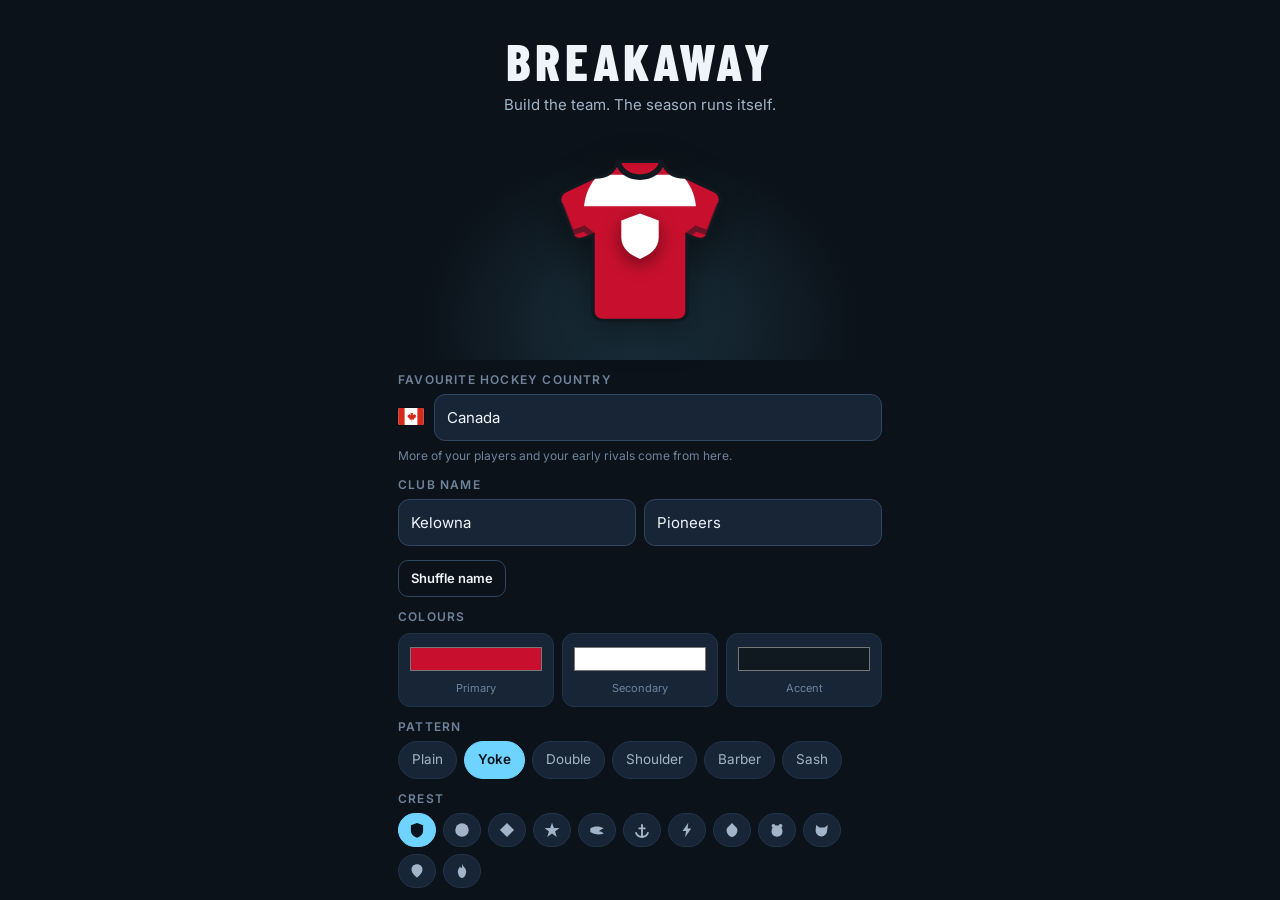
==== breakaway/index.html @ 98c1f8c8 "Breakaway: hockey management clicker and installable web app Game source in breakaway/, GitHub Pages" ====
<!DOCTYPE html>
<html lang="en">
<head>
<meta charset="utf-8">
<meta name="viewport" content="width=device-width,initial-scale=1,viewport-fit=cover,maximum-scale=1,user-scalable=no">
<meta name="theme-color" content="#0b1219">
<meta name="apple-mobile-web-app-capable" content="yes">
<meta name="apple-mobile-web-app-status-bar-style" content="black-translucent">
<meta name="mobile-web-app-capable" content="yes">
<title>Breakaway</title>
<link rel="manifest" href="manifest.webmanifest">
<link rel="preconnect" href="https://fonts.googleapis.com">
<link rel="preconnect" href="https://fonts.gstatic.com" crossorigin>
<link rel="stylesheet" href="https://fonts.googleapis.com/css2?family=Barlow+Condensed:wght@500;600;700;800&family=Inter:wght@400;500;600;700&display=swap">
<link rel="stylesheet" href="css/app.css">
</head>
<body>

<!-- ONBOARDING -->
<section id="onboard" class="screen">
  <div class="ob-wrap">
    <h1 class="ob-title">BREAKAWAY</h1>
    <p class="ob-sub">Build the team. The season runs itself.</p>

    <div class="jersey-stage"><div id="jerseyPrev"></div></div>

    <label class="fld"><span>Favourite hockey country</span>
      <div class="favrow"><span id="obFlag"></span><select id="obFav" class="txt"></select></div>
      <em class="fld-note">More of your players and your early rivals come from here.</em>
    </label>

    <label class="fld"><span>Club name</span>
      <div class="row2">
        <input id="obCity" maxlength="14" placeholder="City">
        <input id="obName" maxlength="14" placeholder="Nickname">
      </div>
    </label>
    <button class="btn ghost sm" id="obShuffle">Shuffle name</button>

    <label class="fld"><span>Colours</span>
      <div class="swatches">
        <label class="sw"><input type="color" id="c1" value="#c8102e"><em>Primary</em></label>
        <label class="sw"><input type="color" id="c2" value="#ffffff"><em>Secondary</em></label>
        <label class="sw"><input type="color" id="c3" value="#101820"><em>Accent</em></label>
      </div>
    </label>

    <label class="fld"><span>Pattern</span><div id="obPatterns" class="chips"></div></label>
    <label class="fld"><span>Crest</span><div id="obCrests" class="chips"></div></label>

    <button class="btn primary big" id="obStart">Drop the puck</button>
    <p class="ob-foot">20 players. Every attribute starts near 10. The ceiling is 99.</p>
  </div>
</section>

<!-- APP -->
<section id="app" class="screen hidden">
  <header id="hdr">
    <div class="hdr-l">
      <div id="hdrCrest" class="crest-mini"></div>
      <div>
        <div id="hdrTeam" class="hdr-team"></div>
        <div id="hdrDiv" class="hdr-div"></div>
      </div>
    </div>
    <div class="hdr-r">
      <div class="cur" title="Pucks"><b id="curPucks">0</b><i id="curRate">pucks</i></div>
      <button id="btnTune" class="icon" aria-label="Settings"></button>
    </div>
  </header>
  <div id="boosts" class="hidden"></div>

  <main id="view"></main>

  <nav id="nav">
    <button data-tab="team" class="on"><i></i><span>Team</span></button>
    <button data-tab="train"><i></i><span>Train</span></button>
    <button data-tab="season"><i></i><span>Season</span></button>
    <button data-tab="office"><i></i><span>Office</span></button>
    <button data-tab="store"><i></i><span>Store</span></button>
    <button data-tab="trophies"><i></i><span>Trophies</span></button>
  </nav>
</section>

<div id="toasts"></div>
<div id="modal" class="hidden"><div class="sheet" id="sheet"></div></div>

<script src="js/data.js"></script>
<script src="js/art.js"></script>
<script src="js/model.js"></script>
<script src="js/sim.js"></script>
<script src="js/live.js"></script>
<script src="js/state.js"></script>
<script src="js/practice.js"></script>
<script src="js/ui.js"></script>
<script src="js/main.js"></script>
</body>
</html>
---- breakaway/css/app.css ----
/* Layout: an arena at night. Dark navy shell, the white ice rink is the one bright surface,
   the player's own team colour (--tc) carries identity; condensed scoreboard type for names and numbers. */
:root{
  --bg:#0b1219; --bg2:#111b27; --bg3:#182537; --bg4:#203047;
  --line:#22344a; --line2:#2f4560;
  --ink:#eef4fa; --dim:#a3b4c8; --dim2:#6f839b;
  --ice:#6fd3ff; --ice-ink:#04131d;
  --good:#43d68f; --bad:#ff5d63; --warn:#ffc54d; --gold:#e8b43a;
  --tc:#c8102e;
  --fd:'Barlow Condensed','Arial Narrow','Roboto Condensed',sans-serif;
  --fb:'Inter',-apple-system,BlinkMacSystemFont,'Segoe UI',Roboto,sans-serif;
  --r:16px; --nav:66px;
  color-scheme:dark;
}
*{box-sizing:border-box;-webkit-tap-highlight-color:transparent}
html,body{margin:0;padding:0;height:100%;overscroll-behavior:none}
html{box-sizing:border-box}
body{overflow:hidden}
body{background:var(--bg);color:var(--ink);font:15px/1.45 var(--fb);-webkit-font-smoothing:antialiased}
button,input,select{font:inherit;color:inherit}
button{background:none;border:0;cursor:pointer;padding:0}
button:focus-visible,input:focus-visible{outline:2px solid var(--ice);outline-offset:2px}
.hidden{display:none !important}
.screen{min-height:100%}
h1,h2,h3,h4{margin:0}
.ic{display:inline-block;vertical-align:-.18em;flex:none}
.flag{font-size:1em;line-height:1}
.num{font-variant-numeric:tabular-nums}
.dimc{color:var(--dim2)}
@media (prefers-reduced-motion:reduce){*{animation-duration:.01ms !important;transition-duration:.01ms !important}}

/* ---------------------------------------------------------- buttons */
.btn{display:flex;align-items:center;justify-content:center;gap:7px;width:100%;padding:13px 14px;border-radius:12px;
  background:var(--bg3);border:1px solid var(--line2);font-weight:600;font-size:14.5px;text-align:center;transition:transform .08s,background .15s}
.btn:active:not(:disabled){transform:scale(.98)}
.btn.primary{background:var(--ice);border-color:var(--ice);color:var(--ice-ink)}
.btn.big{padding:15px;font:700 19px/1 var(--fd);letter-spacing:.04em;text-transform:uppercase}
.btn.sm{width:auto;padding:8px 12px;font-size:13px;border-radius:10px}
.btn.ghost{background:transparent}
.btn.danger-ghost{background:transparent;border-color:rgba(255,93,99,.4);color:var(--bad);margin-top:14px}
.btn.danger{background:var(--bad);border-color:var(--bad);color:#fff}
.btn:disabled{opacity:.4;cursor:default}
.xbtn{width:34px;height:34px;border-radius:10px;background:var(--bg3);border:1px solid var(--line);display:grid;place-items:center;color:var(--dim);flex:none}
.buy{display:inline-flex;align-items:center;justify-content:center;gap:4px;padding:7px 10px;border-radius:9px;background:var(--bg4);
  border:1px solid var(--line2);font:600 12.5px/1 var(--fb);white-space:nowrap;min-width:64px;font-variant-numeric:tabular-nums}
.buy .ic{color:var(--dim)}
.buy.primary{background:var(--ice);border-color:var(--ice);color:var(--ice-ink)}
.buy.wide{width:100%}
.buy:disabled{opacity:.35}
.pk{display:inline-flex;align-items:center;gap:4px;font-variant-numeric:tabular-nums}
.pk .ic{color:var(--dim)}

/* ---------------------------------------------------------- onboarding */
#onboard{padding:24px 18px 40px;max-width:520px;margin:0 auto}
.ob-title{font:800 52px/1 var(--fd);letter-spacing:.08em;text-align:center;margin-top:10px;text-transform:uppercase}
.ob-sub{text-align:center;color:var(--dim);margin:8px 0 14px}
.ob-foot{text-align:center;color:var(--dim2);font-size:12.5px;margin-top:14px}
.jersey-stage{display:flex;justify-content:center;margin:4px 0 14px;padding:18px 0;border-radius:20px;
  background:radial-gradient(ellipse at 50% 85%,rgba(111,211,255,.16),transparent 65%)}
.jersey-stage svg{filter:drop-shadow(0 12px 18px rgba(0,0,0,.45))}
.fld{display:block;margin:14px 0}
.fld>span,.fld-l{display:block;font:600 12px/1 var(--fb);letter-spacing:.1em;text-transform:uppercase;color:var(--dim2);margin:14px 0 8px}
.fld>span{margin-top:0}
.row2{display:flex;gap:8px}
#obCity,#obName,#kCity,#kName,.txt{flex:1;min-width:0;width:100%;background:var(--bg3);border:1px solid var(--line2);border-radius:11px;padding:12px}
.swatches{display:flex;gap:8px;margin-top:10px}
.sw{flex:1;display:flex;flex-direction:column;align-items:center;gap:6px;background:var(--bg3);border:1px solid var(--line);border-radius:12px;padding:9px}
.sw input{width:100%;height:32px;border:0;background:none;padding:0}
.sw em{font-style:normal;font-size:11px;color:var(--dim2)}
.chips{display:flex;flex-wrap:wrap;gap:7px}
.chip{padding:8px 13px;border-radius:999px;background:var(--bg3);border:1px solid var(--line);font-size:13.5px;color:var(--dim);display:inline-flex;align-items:center}
.chip.on{background:var(--ice);border-color:var(--ice);color:var(--ice-ink);font-weight:600}
.chip.crest{padding:8px 10px}

/* ---------------------------------------------------------- shell */
#app{display:flex;flex-direction:column;height:100%}
#hdr{display:flex;align-items:center;justify-content:space-between;gap:10px;padding:10px 14px 10px;
  background:linear-gradient(180deg,var(--bg2),rgba(17,27,39,.96));border-bottom:1px solid var(--line);position:sticky;top:0;z-index:20}
.hdr-l{display:flex;align-items:center;gap:10px;min-width:0}
.crest-mini{width:36px;height:36px;flex:none;display:grid;place-items:center}
.crest-mini span{display:grid;place-items:center;width:100%;height:100%}
.hdr-team{font:700 18px/1.05 var(--fd);letter-spacing:.02em;text-transform:uppercase;white-space:nowrap;overflow:hidden;text-overflow:ellipsis;max-width:46vw}
.hdr-div{font-size:11.5px;color:var(--dim2)}
.hdr-r{display:flex;align-items:center;gap:8px}
.cur{display:flex;flex-direction:column;align-items:flex-end;line-height:1.05;padding:5px 10px;border-radius:10px;background:var(--bg3);border:1px solid var(--line)}
.cur b{display:flex;align-items:center;gap:5px;font:700 19px/1 var(--fd);font-variant-numeric:tabular-nums}
.cur b .ic{color:var(--dim)}
.cur i{font-style:normal;font-size:9.5px;color:var(--dim2);letter-spacing:.1em;text-transform:uppercase}
.icon{width:38px;height:38px;border-radius:10px;background:var(--bg3);border:1px solid var(--line);display:grid;place-items:center;color:var(--dim)}

#view{flex:1;overflow-y:auto;-webkit-overflow-scrolling:touch;padding:14px 14px calc(var(--nav) + 28px)}
#nav{position:fixed;left:0;right:0;bottom:0;height:calc(var(--nav) + env(safe-area-inset-bottom));padding:0 8px env(safe-area-inset-bottom);
  display:grid;grid-template-columns:repeat(4,1fr);background:rgba(13,21,31,.97);border-top:1px solid var(--line);z-index:30;backdrop-filter:blur(8px)}
#nav button{position:relative;display:flex;flex-direction:column;align-items:center;justify-content:center;gap:3px;color:var(--dim2);font:600 11px/1 var(--fb);letter-spacing:.02em}
#nav button i{font-style:normal;display:grid;place-items:center;width:46px;height:28px;border-radius:999px;transition:background .15s}
#nav button.on{color:var(--ink)}
#nav button.on i{background:rgba(111,211,255,.16);color:var(--ice)}

/* ---------------------------------------------------------- generic */
.sec-h{display:flex;align-items:baseline;justify-content:space-between;gap:10px;margin:22px 2px 9px}
.sec-h h2{display:flex;align-items:center;gap:7px;font:700 15px/1 var(--fd);letter-spacing:.12em;text-transform:uppercase;color:var(--dim)}
.sec-h h2 .ic{color:var(--dim2)}
.sec-h.in{margin:20px 0 8px}
.sec-note{font-size:11.5px;color:var(--dim2);display:inline-flex;align-items:center;gap:4px}
.eyebrow{font:600 11px/1 var(--fb);letter-spacing:.14em;text-transform:uppercase;color:var(--dim2)}
.eyebrow.bad{color:var(--bad)}
.sub{color:var(--dim);font-size:13.5px}
.note{color:var(--dim2);font-size:12px;margin-top:6px}
.muted,.muted-c{color:var(--dim2)}
.muted-c{font-size:12px;text-align:center;margin-top:9px}
.pill{display:inline-flex;align-items:center;gap:4px;padding:3px 9px;border-radius:999px;font:600 11.5px/1.3 var(--fb);background:var(--bg4);color:var(--dim)}
.pill.good{background:rgba(67,214,143,.15);color:var(--good)}
.pill.bad{background:rgba(255,93,99,.14);color:var(--bad)}
.pill.gold{background:rgba(232,180,58,.18);color:var(--gold)}
.panel{background:var(--bg2);border:1px solid var(--line);border-radius:var(--r);padding:14px}
.panel.flush{padding:4px 0}
.kvs{margin-top:14px;padding:4px 14px}
.kv{display:flex;justify-content:space-between;align-items:center;gap:10px;padding:10px 0;font-size:13.5px;border-top:1px solid var(--line)}
.kv:first-child{border-top:0}
.kv span{color:var(--dim)}
.grid2{display:grid;grid-template-columns:1fr 1fr;gap:8px;margin-top:14px}
.grid2.foot{margin-top:20px}
.trio{display:grid;grid-template-columns:repeat(3,1fr);gap:8px;margin-top:14px}
.trio div{background:var(--bg3);border-radius:12px;padding:10px;text-align:center}
.trio b{display:block;font:700 26px/1 var(--fd);font-variant-numeric:tabular-nums}
.trio i{font-style:normal;font-size:10.5px;color:var(--dim2);text-transform:uppercase;letter-spacing:.08em}
.empty{display:flex;align-items:center;gap:12px;padding:12px;border-radius:12px;border:1px dashed var(--line2);color:var(--dim2);font-size:13px}
.empty .ic,.empty .gi{flex:none;color:var(--dim2)}
.scroll-x{overflow-x:auto}
table{width:100%;border-collapse:collapse;font-variant-numeric:tabular-nums}
th{font:600 10.5px/1 var(--fb);text-transform:uppercase;letter-spacing:.07em;color:var(--dim2);text-align:right;padding:9px 6px}
th:first-child,td:first-child{text-align:left}
td{padding:8px 6px;font-size:13.5px;text-align:right;border-top:1px solid var(--line)}

/* ---------------------------------------------------------- team: hint + club */
.hint{background:linear-gradient(160deg,rgba(111,211,255,.14),rgba(111,211,255,.03));border:1px solid rgba(111,211,255,.3);border-radius:var(--r);padding:12px 14px 14px;margin-bottom:14px}
.hint-h{display:flex;justify-content:space-between;align-items:center;margin-bottom:8px}
.hint-h b{font:700 17px/1 var(--fd);letter-spacing:.04em;text-transform:uppercase}
.hint-steps{display:grid;grid-template-columns:1fr 1fr;gap:8px}
.hint-steps div{display:flex;flex-direction:column;gap:6px;padding:10px;border-radius:12px;background:rgba(11,18,25,.5);font-size:12.5px;color:var(--dim)}
.hint-steps .ic{color:var(--ice)}

.club{position:relative;display:flex;align-items:center;gap:14px;padding:16px;border-radius:20px;overflow:hidden;
  background:linear-gradient(120deg,color-mix(in srgb,var(--tc) 38%,var(--bg2)) 0%,var(--bg2) 62%);border:1px solid var(--line)}
.club::after{content:"";position:absolute;right:-40px;bottom:-60px;width:200px;height:200px;border-radius:50%;border:18px solid rgba(255,255,255,.035)}
.club-jersey{flex:none;filter:drop-shadow(0 10px 14px rgba(0,0,0,.45))}
.club-main{min-width:0;flex:1}
.club-name{font:800 30px/.92 var(--fd);text-transform:uppercase;letter-spacing:.01em;margin:6px 0 10px;text-wrap:balance}
.club-name span{display:block;font-size:17px;font-weight:600;color:var(--dim);letter-spacing:.06em}
.club-stats{display:flex;gap:16px}
.club-stats b{display:block;font:700 22px/1 var(--fd);font-variant-numeric:tabular-nums}
.club-stats i{font-style:normal;font-size:10px;color:var(--dim2);text-transform:uppercase;letter-spacing:.08em}
.quick{display:grid;grid-template-columns:repeat(3,1fr);gap:8px;margin-top:10px}
.qbtn{display:flex;align-items:center;justify-content:center;gap:7px;padding:11px;border-radius:12px;background:var(--bg2);border:1px solid var(--line);font-weight:600;font-size:13.5px}
.qbtn .ic{color:var(--ice)}
.wallet{display:grid;grid-template-columns:repeat(3,1fr);gap:6px;margin-top:10px}
.wchip{display:flex;align-items:center;gap:6px;padding:8px 10px;border-radius:11px;background:var(--bg2);border:1px solid var(--line);min-width:0}
.wchip .ic,.wchip .gi{color:var(--dim)}
.wchip b{font:700 17px/1 var(--fd);font-variant-numeric:tabular-nums}
.wchip i{font-style:normal;font-size:10.5px;color:var(--dim2);text-transform:uppercase;letter-spacing:.06em;margin-left:auto}
.swapbar{position:sticky;top:0;z-index:6;display:flex;align-items:center;gap:9px;margin-top:12px;padding:10px 12px;border-radius:12px;
  background:var(--ice);color:var(--ice-ink);font-size:13px;box-shadow:0 8px 20px rgba(0,0,0,.4)}
.swapbar span{flex:1}
.swapbar .btn{background:rgba(4,19,29,.15);border-color:transparent;color:var(--ice-ink)}

/* ---------------------------------------------------------- units + tiles */
.unit{margin-bottom:10px}
.unit header{display:flex;align-items:center;gap:8px;margin:0 2px 7px}
.unit header b{font:700 16px/1 var(--fd);letter-spacing:.06em;text-transform:uppercase}
.unit .ice{font-size:11.5px;color:var(--dim2);margin-right:auto}
.stars{display:inline-flex;gap:1px;color:var(--line2)}
.stars .on{color:var(--warn)}
.stars.max .on{color:var(--gold);filter:drop-shadow(0 0 3px rgba(232,180,58,.6))}
.tiles{display:grid;gap:7px}
.tiles.t3{grid-template-columns:repeat(3,minmax(0,1fr))}
.tiles.t2{grid-template-columns:repeat(2,minmax(0,1fr))}
.ptile{position:relative;display:flex;flex-direction:column;align-items:center;gap:6px;padding:10px 6px 9px;border-radius:14px;
  background:var(--bg2);border:1px solid var(--line);text-align:center;min-width:0;transition:transform .08s,border-color .15s,opacity .15s}
.ptile:active{transform:scale(.97)}
.ptile.h{flex-direction:row;text-align:left;padding:8px 10px 8px 8px;gap:9px}
.ptile.sel{border-color:var(--ice);background:rgba(111,211,255,.12)}
.ptile.can{border-color:rgba(111,211,255,.55);box-shadow:0 0 0 2px rgba(111,211,255,.15)}
.ptile.dim{opacity:.35}
.pt-face{position:relative;flex:none;line-height:0}
.pt-txt{display:flex;flex-direction:column;align-items:inherit;gap:3px;min-width:0;width:100%}
.ptile:not(.h) .pt-txt{align-items:center}
.pt-name{font:700 15px/1.05 var(--fd);letter-spacing:.02em;text-transform:uppercase;white-space:nowrap;overflow:hidden;text-overflow:ellipsis;max-width:100%}
.pt-name b{color:var(--dim2);font-weight:600}
.pt-meta{font-size:11px;color:var(--dim2);display:flex;align-items:center;gap:4px}
.pt-meta .xf{color:var(--warn)}
.pt-tag{position:absolute;top:6px;right:7px;font:600 9.5px/1 var(--fb);letter-spacing:.08em;text-transform:uppercase;color:var(--good);background:rgba(67,214,143,.14);padding:3px 6px;border-radius:6px}
.gearpips{display:flex;gap:2px}
.gearpips i{width:9px;height:3px;border-radius:2px;display:block}
.ovr{position:absolute;right:-6px;bottom:-4px;min-width:26px;height:22px;padding:0 4px;display:grid;place-items:center;
  font:800 15px/1 var(--fd);color:#0b1219;background:var(--rc);clip-path:polygon(0 0,100% 0,100% 70%,50% 100%,0 70%);font-variant-numeric:tabular-nums}
.ovr.gold{background:linear-gradient(135deg,#ffe28a,#c9901b);box-shadow:0 0 10px rgba(232,180,58,.6)}
.ovr.big{position:static;min-width:60px;height:56px;font-size:34px;padding-bottom:8px}
.pt{display:block}

/* ---------------------------------------------------------- practice */
.hud{position:sticky;top:0;z-index:5;padding:11px 13px 10px;border-radius:var(--r);background:var(--bg2);border:1px solid var(--line);box-shadow:0 10px 24px rgba(0,0,0,.35)}
.hud-row{display:grid;grid-template-columns:1fr 1fr 1fr;align-items:end}
.hud-c b{display:block;font:800 34px/.95 var(--fd);font-variant-numeric:tabular-nums}
.hud-c span{font:600 10px/1 var(--fb);color:var(--dim2);text-transform:uppercase;letter-spacing:.1em}
.hud-c.mult{text-align:center}
.hud-c.mult.hot b{color:var(--warn);text-shadow:0 0 14px rgba(255,197,77,.45)}
.hud-c.bank{text-align:right}
.hud-c.bank b{color:var(--warn)}
.combo-bar{height:8px;border-radius:999px;background:var(--bg4);overflow:hidden;margin:9px 0 6px}
.combo-bar i{display:block;height:100%;background:linear-gradient(90deg,var(--ice),var(--warn));transition:width .06s linear}
.hud-foot{display:flex;justify-content:space-between;font-size:11.5px;color:var(--dim2)}
.timebar{height:3px;border-radius:999px;background:var(--bg4);overflow:hidden;margin-top:5px}
.timebar i{display:block;height:100%;background:var(--good);transition:width .1s linear}
.bankflash{animation:bf .5s}
@keyframes bf{0%{color:var(--good);transform:scale(1.14)}100%{}}

.drills{display:flex;gap:7px;overflow-x:auto;margin:12px -14px 12px;padding:0 14px 2px;scrollbar-width:none}
.drills::-webkit-scrollbar{display:none}
.drill{flex:none;width:96px;display:flex;flex-direction:column;align-items:flex-start;gap:4px;padding:10px;border-radius:13px;background:var(--bg2);border:1px solid var(--line);text-align:left}
.drill-ic{width:34px;height:34px;border-radius:9px;display:grid;place-items:center;background:var(--bg4);color:var(--dim)}
.drill b{font:700 14px/1.05 var(--fd);text-transform:uppercase;letter-spacing:.03em}
.drill i{font-style:normal;font-size:10.5px;color:var(--dim2)}
.drill.on{border-color:var(--ice);background:rgba(111,211,255,.1)}
.drill.on .drill-ic{background:var(--ice);color:var(--ice-ink)}
.drill:disabled{opacity:.5}

.rink-wrap{position:relative}
.rink{position:relative;height:calc(100vh - 290px);height:calc(100dvh - 290px);min-height:320px;border-radius:20px;overflow:hidden;
  background:radial-gradient(ellipse at 50% 0%,#ffffff 0%,#eef4fa 45%,#dbe6f1 100%);border:3px solid #c7d4e2;
  touch-action:none;user-select:none;-webkit-user-select:none;--sz:62px}
.rink::before{content:"";position:absolute;left:0;right:0;top:57%;height:3px;background:rgba(40,80,170,.28)}
.rink::after{content:"";position:absolute;left:50%;top:72%;width:110px;height:110px;margin-left:-55px;border-radius:50%;border:2px solid rgba(200,16,46,.25)}
.drill-scrimmage::before{top:44%}

.rink-start{position:absolute;inset:0;display:flex;align-items:center;justify-content:center;padding:16px;border-radius:20px;background:rgba(9,15,22,.72);backdrop-filter:blur(3px)}
.rs-card{width:100%;max-width:330px;text-align:center}
.rs-ic{width:60px;height:60px;margin:0 auto 10px;border-radius:16px;display:grid;place-items:center;background:var(--ice);color:var(--ice-ink)}
.rs-card h3{font:800 28px/1 var(--fd);text-transform:uppercase;letter-spacing:.03em}
.rs-card ul{list-style:none;margin:12px 0 16px;padding:0;display:flex;flex-direction:column;gap:6px;text-align:left}
.rs-card li{position:relative;padding:8px 10px 8px 30px;border-radius:10px;background:rgba(255,255,255,.06);font-size:13px;color:var(--dim)}
.rs-card li::before{content:"";position:absolute;left:12px;top:14px;width:7px;height:7px;border-radius:50%;background:var(--ice)}
.daily-note{display:flex;align-items:center;justify-content:center;gap:6px;margin-top:10px;font-size:13px;font-weight:600;color:var(--warn)}
body.drilling #view{overflow:hidden}
body.drilling #nav button:not(.on){opacity:.45}

/* shooting tarp */
.tarp{position:absolute;z-index:1;border:7px solid #d4192e;border-bottom:0;border-radius:12px 12px 0 0;
  box-shadow:0 10px 0 -4px rgba(0,0,0,.08),inset 0 0 0 2px rgba(255,255,255,.25)}
.tarp-cloth{position:absolute;inset:0;border-radius:4px 4px 0 0;
  background:linear-gradient(180deg,rgba(255,255,255,.08),rgba(0,0,0,.18)),var(--tarp,#1d3a6e);
  box-shadow:inset 0 -14px 20px rgba(0,0,0,.2)}
.tarp-cloth::after{content:"";position:absolute;inset:0;background:repeating-linear-gradient(90deg,rgba(255,255,255,.04) 0 2px,transparent 2px 18px)}
.tarp-logo{position:absolute;left:50%;top:50%;width:28%;aspect-ratio:1;max-width:100%;transform:translate(-50%,-50%);border-radius:50%;border:3px solid rgba(255,255,255,.12)}
.hole{position:absolute;transform:translate(-50%,-50%);border-radius:50%;z-index:2;
  background:radial-gradient(circle at 50% 40%,#2a3442,#0a0e14 70%);
  box-shadow:inset 0 4px 10px rgba(0,0,0,.8),0 0 0 3px rgba(255,255,255,.85),0 0 0 5px rgba(0,0,0,.25)}
.hole::before{content:"";position:absolute;inset:14%;border-radius:50%;opacity:.35;
  background:repeating-linear-gradient(45deg,#c9d3df 0 1px,transparent 1px 6px),repeating-linear-gradient(-45deg,#c9d3df 0 1px,transparent 1px 6px)}
.hole-ring{position:absolute;inset:-9px;border-radius:50%;opacity:0;
  background:conic-gradient(var(--warn) calc(var(--k,1) * 360deg),rgba(255,197,77,.15) 0);
  -webkit-mask:radial-gradient(circle,transparent 58%,#000 60%);mask:radial-gradient(circle,transparent 58%,#000 60%)}
.hole-dot{position:absolute;inset:26%;border-radius:50%;background:radial-gradient(circle,#fff 0 22%,var(--warn) 24% 55%,#ff8c1a 57%);opacity:0;transform:scale(.4);transition:transform .12s,opacity .12s}
.hole.lit{box-shadow:inset 0 4px 10px rgba(0,0,0,.6),0 0 0 3px #fff,0 0 22px 6px rgba(255,197,77,.75)}
.hole.lit .hole-ring{opacity:1}
.hole.lit .hole-dot{opacity:1;transform:scale(1);animation:pulse .5s ease-in-out infinite alternate}
@keyframes pulse{to{transform:scale(1.12)}}
.hole.ripple{animation:rip .35s}
@keyframes rip{0%{transform:translate(-50%,-50%) scale(1)}40%{transform:translate(-50%,-50%) scale(.86)}100%{transform:translate(-50%,-50%) scale(1)}}
.hole.expired{animation:exp .4s}
@keyframes exp{0%{box-shadow:inset 0 4px 10px rgba(0,0,0,.8),0 0 0 3px #ff5d63}100%{}}
.shooter{position:absolute;left:50%;bottom:4px;transform:translateX(-50%);z-index:1;pointer-events:none;line-height:0}
.shooter svg{transform-origin:90% 10%}
.shotpuck{position:absolute;z-index:4;width:18px;height:18px;border-radius:50%;background:radial-gradient(circle at 40% 35%,#3a4658,#05070a 70%);
  box-shadow:0 3px 6px rgba(0,0,0,.4);pointer-events:none;transform:translate(-50%,-50%)}

/* other drills */
.tgt{position:absolute;width:var(--sz);height:var(--sz);margin:calc(var(--sz) / -2) 0 0 calc(var(--sz) / -2);border-radius:50%;display:grid;place-items:center;z-index:2;
  background:radial-gradient(circle at 36% 32%,#2b3647,#0d1117 68%);border:3px solid rgba(200,16,46,calc(.25 + var(--k,1) * .75));
  box-shadow:0 5px 16px rgba(10,20,35,.35);transition:transform .08s,opacity .15s}
.tgt span{width:calc(var(--sz) * .22 + var(--k,1) * var(--sz) * .32);height:calc(var(--sz) * .22 + var(--k,1) * var(--sz) * .32);border-radius:50%;background:#c8102e;opacity:.9}
.tgt:active{transform:scale(.88)}
.tgt.gone{opacity:0;transform:scale(.6)}
.tgt-cone{background:radial-gradient(circle at 40% 35%,#ffb15c,#e86a12 70%);border-color:#fff}
.tgt-cone span{background:#fff;opacity:.85;border-radius:3px;transform:rotate(45deg)}
.tgt-shot{--sz:46px !important;width:55px;height:55px;margin:-27px 0 0 -27px;background:radial-gradient(circle at 40% 35%,#3a4658,#05070a 70%);border:2px dashed rgba(200,16,46,.7)}
.tgt-shot span{display:none}
.crease{position:absolute;left:50%;bottom:-40px;width:150px;height:80px;margin-left:-75px;border-radius:50% 50% 0 0;background:rgba(80,150,230,.25);border:2px solid rgba(200,16,46,.5);pointer-events:none}
.crease::after{content:"";position:absolute;left:50%;top:6px;width:30px;height:30px;margin-left:-15px;border-radius:50%;background:var(--kit,#c8102e);border:3px solid #fff;box-shadow:0 3px 10px rgba(0,0,0,.3)}
.ladder-lane{position:absolute;left:50%;top:6%;bottom:6%;width:2px;margin-left:-1px;background:repeating-linear-gradient(to bottom,rgba(13,17,23,.18) 0 8px,transparent 8px 16px);pointer-events:none}
.skater{position:absolute;width:var(--sz);height:var(--sz);margin:calc(var(--sz) / -2) 0 0 calc(var(--sz) / -2);border-radius:50%;border:4px solid #fff;box-shadow:0 5px 14px rgba(10,20,35,.35);transition:left .25s,top .25s;z-index:2}
.skater.recv{box-shadow:0 0 0 5px rgba(255,197,77,.9),0 0 18px 6px rgba(255,197,77,.5)}
.skater.flash{animation:skf .3s}
@keyframes skf{50%{transform:scale(1.15)}}
.ppuck{position:absolute;width:14px;height:14px;margin:-7px 0 0 -7px;border-radius:50%;background:#05070a;pointer-events:none;box-shadow:0 2px 4px rgba(0,0,0,.35);z-index:3}
.hotzone{position:absolute;transform:translate(-50%,-50%);border-radius:50%;background:radial-gradient(circle,rgba(255,197,77,.45),rgba(255,197,77,0) 70%);pointer-events:none;animation:hp 1.1s infinite;z-index:1}
@keyframes hp{50%{opacity:.55}}
.pop{position:absolute;z-index:5;transform:translate(-50%,-50%);font:800 20px/1 var(--fd);color:#0b1219;pointer-events:none;animation:pu .7s ease-out forwards;white-space:nowrap;text-shadow:0 1px 0 #fff}
.pop.hot{color:#a7730a;font-size:23px}
.pop.snipe{color:#1667d9;font-size:23px}
.pop.bad{color:#d4192e;font-size:17px}
.pop.lbl{font-size:14px;letter-spacing:.1em;text-transform:uppercase;color:#fff;background:#0b1219;padding:4px 8px;border-radius:6px;text-shadow:none}
.pop.lbl.snipe{background:#1667d9}
@keyframes pu{to{transform:translate(-50%,-190%);opacity:0}}
.rbanner{position:absolute;left:50%;top:62%;transform:translate(-50%,-50%);z-index:6;padding:9px 16px;border-radius:999px;background:rgba(11,15,20,.88);color:#fff;font:700 15px/1 var(--fd);letter-spacing:.06em;text-transform:uppercase;pointer-events:none;white-space:nowrap;animation:rb 1.3s forwards}
.rbanner.good{background:rgba(31,140,80,.94)}
.rbanner.bad{background:rgba(212,25,46,.92)}
@keyframes rb{0%{opacity:0;transform:translate(-50%,-30%)}15%{opacity:1;transform:translate(-50%,-50%)}80%{opacity:1}100%{opacity:0}}
.coachcall{position:absolute;left:10px;right:10px;bottom:84px;z-index:7;text-align:left;padding:10px 12px 13px;border-radius:12px;background:#0b1219;color:#fff;font-size:13px;overflow:hidden;box-shadow:0 8px 20px rgba(0,0,0,.35)}
.coachcall b{color:var(--warn)}
.coachcall em{font-style:normal;color:var(--dim);margin-left:6px;font-size:12px}
.coachcall i{position:absolute;left:0;bottom:0;height:3px;background:var(--warn);width:100%}
.coachcall.active{background:#123222;pointer-events:none}

/* ---------------------------------------------------------- result sheets */
.result{text-align:center;padding:6px 2px 2px}
.big-title{font:800 32px/1 var(--fd);text-transform:uppercase;letter-spacing:.02em;margin:6px 0;text-wrap:balance}
.result-pucks{display:flex;align-items:center;justify-content:center;gap:10px;margin:8px 0 4px;color:var(--warn)}
.result-pucks b{font:800 52px/1 var(--fd);font-variant-numeric:tabular-nums}
.result-pucks .ic{color:var(--dim)}
.afford{display:flex;align-items:center;gap:10px;margin-top:10px;padding:11px 13px;border-radius:12px;background:var(--bg3);font-size:13.5px;text-align:left}
.afford .ic{color:var(--ice);flex:none}
.afford.good .ic,.afford.good b{color:var(--good)}

/* ---------------------------------------------------------- season */
.ss-top{display:flex;justify-content:space-between;align-items:flex-end;gap:10px}
.ss-rec{display:flex;align-items:center;gap:8px;margin-top:6px}
.ss-rec b{font:800 30px/1 var(--fd);font-variant-numeric:tabular-nums}
.ss-prog{text-align:right}
.ss-prog b{display:block;font:800 30px/1 var(--fd)}
.ss-prog small{font-size:17px;color:var(--dim2)}
.ss-prog i{font-style:normal;font-size:10.5px;color:var(--dim2);text-transform:uppercase;letter-spacing:.08em}
.live{margin-top:12px;padding:10px;border-radius:14px;background:var(--bg3)}
.lv-top{display:flex;align-items:center;justify-content:space-between;margin-bottom:8px}
.lv-top b{font:800 30px/1 var(--fd)}
.lv-team{display:flex;align-items:center;gap:7px;font:700 16px/1 var(--fd);letter-spacing:.05em;min-width:76px}
.lv-team.r{justify-content:flex-end}
.lv-canvas{display:block;width:100%;height:150px}
.lv-bot{display:flex;justify-content:space-between;gap:8px;font-size:11.5px;color:var(--dim2);margin-top:6px}
.lv-bot span:first-child{flex:1;min-width:0;white-space:nowrap;overflow:hidden;text-overflow:ellipsis}
.lv-per{margin-top:8px}
.lv-per td,.lv-per th{text-align:center}
.lv-per td:first-child,.lv-per th:first-child{text-align:left}
.tick{display:flex;align-items:center;gap:9px;font-size:11.5px;color:var(--dim2);margin-top:10px}
.tickbar{flex:1;height:5px;border-radius:999px;background:var(--bg4);overflow:hidden}
.tickbar i{display:block;height:100%;background:var(--ice);transition:width .25s linear}
.toggle{display:inline-flex;align-items:center;gap:8px;margin-top:12px;padding:7px 12px 7px 7px;border-radius:999px;background:var(--bg3);border:1px solid var(--line);font-size:12.5px;color:var(--dim)}
.tg-dot{width:30px;height:18px;border-radius:999px;background:var(--bg4);position:relative}
.tg-dot::after{content:"";position:absolute;left:2px;top:2px;width:14px;height:14px;border-radius:50%;background:var(--dim2);transition:left .15s}
.toggle.on{color:var(--ink)}
.toggle.on .tg-dot{background:var(--ice)}
.toggle.on .tg-dot::after{left:14px;background:#fff}
.feed{display:flex;gap:6px;overflow-x:auto;margin:0 -14px;padding:0 14px 4px;scrollbar-width:none}
.feed::-webkit-scrollbar{display:none}
.fchip{flex:none;display:flex;align-items:center;gap:6px;padding:7px 10px;border-radius:11px;background:var(--bg2);border:1px solid var(--line);font:700 15px/1 var(--fd);font-variant-numeric:tabular-nums}
.fchip b{width:20px;height:20px;border-radius:6px;display:grid;place-items:center;font-size:13px}
.fchip.w b{background:rgba(67,214,143,.18);color:var(--good)}
.fchip.l b{background:rgba(255,93,99,.16);color:var(--bad)}
.fchip i{font-style:normal;font-size:11px;color:var(--warn)}
.fchip em{font-style:normal;color:var(--dim2);font-weight:600;font-size:13px}
.tb{display:inline-grid;place-items:center;border-radius:6px;flex:none;box-shadow:inset 0 0 0 1px rgba(255,255,255,.14)}
.stand .tn{display:inline-flex;align-items:center;gap:8px;font:700 15px/1 var(--fd);letter-spacing:.04em}
.stand td{padding:8px 6px}
.stand td:first-child,.stand th:first-child{padding-left:14px;color:var(--dim2);width:28px}
.stand td:last-child,.stand th:last-child{padding-right:14px}
.stand tr.me td{background:color-mix(in srgb,var(--tc) 22%,transparent);font-weight:700}
.stand tr.me td:first-child{box-shadow:inset 3px 0 0 var(--tc)}
.stand td.pos{color:var(--good)}
.stand td.neg{color:var(--bad)}
.stand tr.cut td{padding:0;border-top:0;height:16px;text-align:center;position:relative}
.stand tr.cut td::before{content:"";position:absolute;left:14px;right:14px;top:50%;border-top:1px dashed var(--bad);opacity:.6}
.stand tr.cut span{position:relative;background:var(--bg2);padding:0 8px;font-size:10px;letter-spacing:.1em;text-transform:uppercase;color:var(--bad)}
.leaders{display:flex;flex-direction:column}
.lead{display:flex;align-items:center;gap:10px;padding:8px 14px;border-top:1px solid var(--line);text-align:left}
.leaders:first-child .lead:first-child{border-top:0}
.lead-r{width:16px;color:var(--dim2);font:700 15px/1 var(--fd)}
.lead-n{flex:1;min-width:0;display:flex;flex-direction:column}
.lead-n b{font:700 16px/1.1 var(--fd);text-transform:uppercase;letter-spacing:.02em}
.lead-n i{font-style:normal;font-size:11.5px;color:var(--dim2)}
.lead-p{font:800 24px/1 var(--fd);text-align:right;font-variant-numeric:tabular-nums}
.lead-p small{display:block;font:600 9.5px/1 var(--fb);color:var(--dim2);letter-spacing:.08em}
.bench{padding:10px 14px;font-size:12px;color:var(--dim2);border-top:1px solid var(--line)}
.offseason{text-align:center;padding:22px 16px}
.offseason .btn{margin-top:16px}
.off-ic{width:72px;height:72px;margin:0 auto 10px;border-radius:50%;display:grid;place-items:center;background:var(--bg3);color:var(--dim)}
.offseason.champ .off-ic{background:radial-gradient(circle,rgba(232,180,58,.35),rgba(232,180,58,.08));color:var(--gold)}
.offseason.champ .big-title{color:var(--gold)}

.po .eyebrow{margin-bottom:10px}
.bracket{display:grid;grid-template-columns:repeat(3,1fr);gap:6px}
.bk{display:flex;align-items:center;justify-content:center;gap:4px;height:32px;border-radius:9px;background:var(--bg3);border:1px solid var(--line);font:700 13px/1 var(--fd);letter-spacing:.06em;text-transform:uppercase;color:var(--dim2)}
.bk.won{background:rgba(67,214,143,.14);border-color:rgba(67,214,143,.5);color:var(--good)}
.bk.now{border-color:var(--ice);color:var(--ice)}
.matchup{display:grid;grid-template-columns:minmax(0,90px) auto minmax(0,90px);justify-content:center;align-items:center;gap:18px;margin-top:16px}
.mu-side{display:flex;flex-direction:column;align-items:center;gap:5px}
.mu-side b{font:800 20px/1 var(--fd);letter-spacing:.05em}
.mu-side i{font-style:normal;font-size:11px;color:var(--dim2)}
.mu-score{text-align:center}
.mu-score b{font:800 44px/1 var(--fd);font-variant-numeric:tabular-nums}
.series-dots{display:flex;gap:5px;justify-content:center;margin-top:6px}
.series-dots i{width:10px;height:10px;border-radius:50%;background:var(--bg4)}
.series-dots i.w{background:var(--good)}
.series-dots i.l{background:var(--bad)}
.mu-name{text-align:center;font-size:12.5px;color:var(--dim);margin-top:10px}
.mu-other{text-align:center;font-size:11.5px;color:var(--dim2);margin-top:4px}
.match{margin:16px 0 12px;padding:12px;border-radius:12px;background:var(--bg3)}
.match-h{font:700 15px/1 var(--fd);letter-spacing:.08em;text-transform:uppercase}
.match p{margin:6px 0 10px;font-size:12.5px;color:var(--dim)}
.seg{display:grid;grid-template-columns:repeat(4,1fr);gap:4px;padding:3px;border-radius:10px;background:var(--bg)}
.seg button{padding:8px 0;border-radius:8px;font:700 14px/1 var(--fd);letter-spacing:.04em;color:var(--dim2)}
.seg button.on{background:var(--ice);color:var(--ice-ink)}

/* ---------------------------------------------------------- store */
.ggrid{display:grid;grid-template-columns:repeat(2,minmax(0,1fr));gap:8px}
.gcard{position:relative;display:flex;flex-direction:column;gap:3px;padding:12px;border-radius:14px;background:var(--bg2);border:1px solid var(--line);overflow:hidden}
.gcard::before{content:"";position:absolute;inset:0 0 auto;height:70px;background:radial-gradient(ellipse at 30% 0%,color-mix(in srgb,var(--rc) 30%,transparent),transparent 70%);pointer-events:none}
.gc-art{position:relative;width:52px;height:52px;border-radius:12px;display:grid;place-items:center;background:var(--bg3);box-shadow:inset 0 0 0 1px color-mix(in srgb,var(--rc) 45%,transparent)}
.gc-r{position:relative;margin-top:6px;font:600 10.5px/1 var(--fb);letter-spacing:.1em;text-transform:uppercase;color:var(--rc)}
.gc-n{position:relative;font:700 18px/1.05 var(--fd);text-transform:uppercase}
.gc-s{position:relative;font-size:12px;color:var(--dim);margin-bottom:8px;min-height:32px}
.gcard .buy{margin-top:auto}
.gc-sold{margin-top:auto;text-align:center;font-size:12px;color:var(--dim2);padding:7px;border:1px dashed var(--line2);border-radius:9px}
.gc-btns{display:grid;grid-template-columns:1fr 1fr;gap:5px;margin-top:auto}
.gc-btns .buy{min-width:0}
.fuse-row{display:flex;align-items:center;gap:8px;padding:10px 0;border-top:1px solid var(--line)}
.fuse-row:first-child{border-top:0;padding-top:0}
.fuse-in{display:flex;gap:1px;flex:none}
.fuse-out{width:42px;height:42px;border-radius:11px;display:grid;place-items:center;background:var(--bg3);box-shadow:inset 0 0 0 1px var(--rc);flex:none}
.fuse-t{flex:1;min-width:0;display:flex;flex-direction:column}
.fuse-t b{font:700 15px/1.1 var(--fd);text-transform:uppercase}
.fuse-t i{font-style:normal;font-size:11px;color:var(--dim2)}
.xgrid{display:grid;grid-template-columns:repeat(3,1fr);gap:8px}
.xtile{display:flex;flex-direction:column;align-items:center;gap:5px;padding:12px 6px;border-radius:14px;background:var(--bg2);border:1px solid var(--line)}
.xtile .ic{color:var(--pc)}
.xtile b{font:700 15px/1 var(--fd);text-transform:uppercase}
.xtile i{font-style:normal;font-size:11px;color:var(--dim2)}
.xtile:disabled{opacity:.45}
.xf-row{display:flex;gap:10px;align-items:flex-start;padding:10px 0;border-top:1px solid var(--line)}
.xf-row:first-child{border-top:0;padding-top:0}
.xf-row span:last-child{display:flex;flex-direction:column}
.xf-row b{font:700 16px/1.1 var(--fd);text-transform:uppercase}
.xf-row i{font-style:normal;font-size:12px;color:var(--dim)}
.xf-ic{width:38px;height:38px;border-radius:10px;display:grid;place-items:center;flex:none;color:var(--rc);background:color-mix(in srgb,var(--rc) 16%,var(--bg3))}
.scout{display:flex;gap:14px;align-items:center}
.scout-art{flex:none;width:80px;height:96px;border-radius:14px;display:grid;place-items:center;color:var(--ice);background:radial-gradient(circle at 50% 30%,rgba(111,211,255,.25),var(--bg3))}
.scout-t{display:flex;flex-direction:column;gap:6px}
.scout-t b{font:700 19px/1 var(--fd);text-transform:uppercase}
.scout-t i{font-style:normal;font-size:12px;color:var(--dim)}
.support p{margin:0 0 10px;font-size:12.5px;color:var(--dim2)}

/* ---------------------------------------------------------- modal */
#modal{position:fixed;inset:0;background:rgba(4,8,14,.74);z-index:60;display:flex;align-items:flex-end;backdrop-filter:blur(4px)}
.sheet{width:100%;max-height:92vh;overflow-y:auto;background:var(--bg2);border-radius:22px 22px 0 0;border-top:1px solid var(--line2);
  padding:16px 16px calc(20px + env(safe-area-inset-bottom));animation:up .22s ease-out}
@keyframes up{from{transform:translateY(18px);opacity:.4}}
@media(min-width:620px){#modal{align-items:center;justify-content:center}.sheet{max-width:500px;border-radius:22px;border:1px solid var(--line2)}}
.sheet-h{display:flex;align-items:flex-start;justify-content:space-between;gap:10px;margin-bottom:14px}
.sheet-t{font:800 26px/1 var(--fd);text-transform:uppercase;letter-spacing:.02em;margin-bottom:4px}

.phero{position:relative;display:flex;align-items:center;gap:12px;margin:-16px -16px 0;padding:22px 16px 18px;border-radius:22px 22px 0 0;
  background:linear-gradient(135deg,color-mix(in srgb,var(--rc) 30%,var(--bg2)),var(--bg2) 70%)}
.phero-x{position:absolute;top:12px;right:12px}
.phero-face{flex:none;filter:drop-shadow(0 8px 14px rgba(0,0,0,.45))}
.phero-main{flex:1;min-width:0}
.rpill{display:inline-block;padding:3px 8px;border-radius:6px;font:700 10.5px/1.2 var(--fb);letter-spacing:.1em;text-transform:uppercase;color:#0b1219;background:var(--rc)}
.phero-first{font:600 16px/1 var(--fd);letter-spacing:.06em;text-transform:uppercase;color:var(--dim);margin-top:8px}
.phero-last{font:800 32px/.95 var(--fd);text-transform:uppercase;letter-spacing:.01em;overflow-wrap:anywhere}
.phero-meta{font-size:12.5px;color:var(--dim);margin-top:5px}
.phero-ovr{flex:none;display:flex;flex-direction:column;align-items:center;gap:2px;align-self:flex-end}
.phero-ovr i{font-style:normal;font-size:9.5px;color:var(--dim2);letter-spacing:.1em;text-transform:uppercase}
.attrs{display:flex;flex-direction:column}
.attr{display:flex;align-items:center;gap:10px;padding:7px 0;border-top:1px solid var(--line)}
.attr:first-child{border-top:0}
.attr-n{width:86px;font-size:12.5px;color:var(--dim)}
.attr-bar{flex:1;height:8px;border-radius:999px;background:var(--bg4);position:relative}
.attr-bar i{display:block;height:100%;border-radius:999px;background:var(--ice)}
.attr-bar u{position:absolute;top:0;bottom:0;background:var(--good);border-radius:0 999px 999px 0}
.attr-bar em{position:absolute;top:-4px;bottom:-4px;width:2px;margin-left:-1px;background:var(--warn);border-radius:2px}
.attr-v{width:44px;text-align:right;font:700 18px/1 var(--fd);font-variant-numeric:tabular-nums}
.attr-v small{font-size:12px;color:var(--good);margin-left:1px}
.legend{display:flex;gap:14px;justify-content:center;margin-top:9px;font-size:11px;color:var(--dim2)}
.legend span{display:inline-flex;align-items:center;gap:5px}
.legend i{width:12px;height:6px;border-radius:3px;display:inline-block}
.lg-t{background:var(--ice)}.lg-g{background:var(--good)}.lg-c{background:var(--warn);width:3px !important;height:12px !important}
.attrs+.btn{margin-top:10px}
.ladder{display:grid;grid-template-columns:repeat(5,1fr);gap:4px;position:relative}
.lr{display:flex;flex-direction:column;align-items:center;gap:4px;text-align:center;opacity:.45}
.lr i{width:18px;height:18px;border-radius:50%;border:2px solid var(--rc);background:transparent}
.lr b{font:700 12.5px/1 var(--fd);text-transform:uppercase;letter-spacing:.03em}
.lr em{font-style:normal;font-size:10.5px;color:var(--dim2)}
.lr.past{opacity:.8}.lr.past i{background:var(--rc)}
.lr.cur{opacity:1}.lr.cur i{background:var(--rc);box-shadow:0 0 0 4px color-mix(in srgb,var(--rc) 30%,transparent)}
.lr.cur b{color:var(--rc)}
.promo{margin-top:12px;padding:12px;border-radius:12px;background:var(--bg3)}
.promo-bar{height:6px;border-radius:999px;background:var(--bg4);overflow:hidden}
.promo-bar i{display:block;height:100%}
.promo-row{display:flex;align-items:center;justify-content:space-between;gap:8px;margin-top:9px;font-size:12.5px;color:var(--dim)}
.slots{display:grid;grid-template-columns:repeat(2,minmax(0,1fr));gap:8px}
.slot{display:flex;flex-direction:column;border-radius:14px;background:var(--bg3);border:1px solid color-mix(in srgb,var(--rc) 55%,var(--line));overflow:hidden}
.slot.empty{border-style:dashed;border-color:var(--line2);background:transparent}
.slot-main{display:flex;flex-direction:column;align-items:flex-start;gap:3px;padding:11px 11px 9px;text-align:left;flex:1}
.slot-main b{font:700 16px/1 var(--fd);text-transform:uppercase;margin-top:4px}
.slot-main i{font-style:normal;font-size:11.5px;color:var(--dim)}
.lvl{display:flex;gap:3px;margin-top:4px}
.lvl i{width:12px;height:4px;border-radius:2px;background:var(--bg4)}
.lvl i.on{background:var(--rc)}
.slot-up{border-radius:0;border:0;border-top:1px solid var(--line);min-width:0}
.xfslot{display:flex;align-items:center;gap:11px;width:100%;margin-top:8px;padding:11px;border-radius:14px;background:var(--bg3);border:1px solid color-mix(in srgb,var(--rc) 50%,var(--line));text-align:left}
.xfslot>span:nth-child(2){flex:1;display:flex;flex-direction:column;min-width:0}
.xfslot b{font:700 16px/1.1 var(--fd);text-transform:uppercase}
.xfslot i{font-style:normal;font-size:12px;color:var(--dim)}
.hist th,.hist td{padding:7px 6px}
.rename-jersey{display:flex;justify-content:center;margin:0 0 6px}
.cur-gear{position:relative;margin-bottom:12px}
.cur-gear .gcard{border-color:var(--rc)}
.cur-l{position:absolute;top:10px;right:12px;font-size:10.5px;letter-spacing:.1em;text-transform:uppercase;color:var(--dim2)}
.cur-gear+.ggrid,.cur-gear+.empty{margin-top:0}

.pick-h{text-align:center;margin-bottom:14px}
.picks{display:grid;grid-template-columns:repeat(3,minmax(0,1fr));gap:8px}
.pick{position:relative;display:flex;flex-direction:column;align-items:center;gap:6px;padding:14px 7px 12px;border-radius:16px;text-align:center;
  background:linear-gradient(180deg,color-mix(in srgb,var(--rc) 20%,var(--bg3)),var(--bg3));border:1px solid color-mix(in srgb,var(--rc) 55%,var(--line));transition:transform .1s}
.pick:active{transform:scale(.96)}
.pick-art{width:64px;height:64px;border-radius:50%;display:grid;place-items:center;color:var(--rc);background:radial-gradient(circle,color-mix(in srgb,var(--rc) 28%,transparent),transparent 70%)}
.pick-art .gi{color:var(--rc)}
.pick-k{font:600 10px/1 var(--fb);letter-spacing:.1em;text-transform:uppercase;color:var(--rc)}
.pick b{font:700 16px/1.05 var(--fd);text-transform:uppercase;display:flex;flex-direction:column;gap:4px}
.pick b small{font:500 11px/1.3 var(--fb);text-transform:none;color:var(--dim)}
.picks+.btn{margin-top:14px}
.cup-art{width:96px;height:96px;margin:4px auto 6px;border-radius:50%;display:grid;place-items:center;color:var(--gold);background:radial-gradient(circle,rgba(232,180,58,.35),rgba(232,180,58,.05) 70%)}
.nations{display:grid;grid-template-columns:repeat(2,minmax(0,1fr));gap:6px;margin-top:14px}
.nat{display:flex;align-items:center;gap:8px;padding:10px;border-radius:11px;background:var(--bg3);border:1px solid var(--line);font-size:13px;text-align:left}
.nat .flag{font-size:18px}
.wall{display:flex;gap:8px;overflow-x:auto;padding-bottom:4px}
.banner{flex:none;width:96px;padding:12px 8px 18px;text-align:center;color:var(--gold);
  background:linear-gradient(180deg,color-mix(in srgb,var(--tc) 70%,#000),color-mix(in srgb,var(--tc) 40%,#000));clip-path:polygon(0 0,100% 0,100% 100%,50% 88%,0 100%)}
.banner b{display:block;font:700 15px/1.05 var(--fd);text-transform:uppercase;color:#fff;margin-top:6px}
.banner i{font-style:normal;font-size:10.5px;color:rgba(255,255,255,.7)}
.wall .empty{flex:1}
.recs{display:flex;flex-direction:column}
.rec{display:flex;align-items:center;gap:10px;padding:8px 0;border-top:1px solid var(--line)}
.rec:first-child{border-top:0}
.rec-l{flex:1;display:flex;flex-direction:column;font-size:12px;color:var(--dim2)}
.rec-l i{font-style:normal;font-size:13.5px;color:var(--ink)}
.rec b{font:800 24px/1 var(--fd)}
.achs{display:grid;grid-template-columns:repeat(2,minmax(0,1fr));gap:6px}
.ach{display:flex;flex-direction:column;gap:4px;padding:10px;border-radius:12px;background:var(--bg3);opacity:.6}
.ach.got{opacity:1}
.ach-ic{color:var(--dim2)}
.ach.got .ach-ic{color:var(--warn)}
.ach b{font-size:12.5px;line-height:1.25}
.ach i{font-style:normal;font-size:11px;color:var(--dim2)}
.ach-pips{display:flex;gap:3px}
.ach-pips em{flex:1;height:4px;border-radius:2px;background:var(--bg4)}
.ach-pips em.on{background:var(--warn)}
.arch{padding:10px 0;border-top:1px solid var(--line)}
.arch-h{display:flex;align-items:center;gap:8px}
.arch-h b{font:700 16px/1 var(--fd);text-transform:uppercase}
.arch-d{flex:1;font-size:12px;color:var(--dim2)}
.arch-l{font-size:12.5px;color:var(--dim);margin-top:4px}
.coach{display:flex;align-items:center;gap:11px;padding:12px 0;border-top:1px solid var(--line)}
.coach:first-of-type{border-top:0}
.coach-ic{width:44px;height:44px;border-radius:12px;display:grid;place-items:center;flex:none;background:var(--bg3);color:var(--ice)}
.coach-m{flex:1;min-width:0}
.coach-t{display:flex;justify-content:space-between;align-items:baseline}
.coach-t b{font:700 17px/1 var(--fd);text-transform:uppercase}
.coach-t i{font-style:normal;font-size:11px;color:var(--dim2)}
.seg20{display:grid;grid-template-columns:repeat(20,1fr);gap:2px;margin-top:7px}
.seg20 i{height:6px;border-radius:1px;background:var(--bg4)}
.seg20 i.on{background:var(--ice)}
.tune{padding:10px 0;border-top:1px solid var(--line)}
.tune-h{display:flex;justify-content:space-between;font-size:13.5px}
.tune input{width:100%;margin-top:8px;accent-color:var(--ice)}
.kit-stage{display:flex;justify-content:center;padding:14px 0;margin-bottom:12px;border-radius:16px;background:radial-gradient(ellipse at 50% 85%,rgba(111,211,255,.15),transparent 65%)}
.sheet .chips+.btn{margin-top:16px}
.mcard .mc-face{position:relative;display:inline-block;margin:10px 0 4px;filter:drop-shadow(0 10px 18px rgba(0,0,0,.5))}
.mc-num{position:absolute;right:-8px;bottom:4px;padding:3px 8px;border-radius:8px;background:var(--rc);color:#0b1219;font:800 18px/1 var(--fd)}
.mc-n{font-weight:600;margin-bottom:4px}
.mcard .btn{margin-top:14px}
.mcard.gold .big-title{color:var(--gold)}

/* ---------------------------------------------------------- toasts */
#toasts{position:fixed;left:0;right:0;bottom:calc(var(--nav) + 12px + env(safe-area-inset-bottom));z-index:50;pointer-events:none;padding:0 14px;display:flex;flex-direction:column;gap:6px;align-items:center}
.toast{background:rgba(24,37,55,.97);border:1px solid var(--line2);border-radius:12px;padding:9px 14px;font-size:13px;max-width:100%;animation:tin .22s;box-shadow:0 8px 24px rgba(0,0,0,.45)}
.toast.win{border-color:rgba(67,214,143,.5)}
.toast.loss{border-color:rgba(255,93,99,.4)}
.toast.milestone,.toast.ach{border-color:var(--warn);color:#ffe3a1}
.toast.cup,.toast.gold,.toast.promo{border-color:var(--gold);color:#ffe9a8;font-weight:600}
@keyframes tin{from{transform:translateY(8px);opacity:0}}

/* compact drill picker + top-aligned start card so Start is above the fold */
.drill{width:auto;flex-direction:row;align-items:center;gap:8px;padding:7px 12px 7px 7px}
.drill-ic{width:30px;height:30px}
.drill>b{display:flex;flex-direction:column;gap:2px;white-space:nowrap}
.drill i{display:none}
.drill:disabled i{display:inline}
.rink-start{align-items:flex-start;padding-top:18px}
.rs-ic{width:46px;height:46px;border-radius:13px;margin-bottom:8px}
.rs-card h3{font-size:24px}
.rs-card ul{margin:10px 0 12px;gap:5px}
.rs-card li{padding:6px 10px 6px 26px;font-size:12.5px}
.rs-card li::before{left:11px;top:12px;width:6px;height:6px}
.stand th:nth-child(2),.stand td:nth-child(2){text-align:left}

/* ========================================================== v4: tabs, grid, clicker, office, store, trophies */
#nav{grid-template-columns:repeat(6,1fr);padding:0 4px env(safe-area-inset-bottom)}
#nav button{font-size:10.5px}
#nav button i{width:40px}
#nav button[data-badge]:not([data-badge=""])::after{content:attr(data-badge);position:absolute;top:6px;right:calc(50% - 22px);min-width:16px;height:16px;padding:0 4px;border-radius:999px;background:var(--bad);color:#fff;font:700 10px/16px var(--fb);text-align:center}
.cur i{font-variant-numeric:tabular-nums;color:var(--good)}
#boosts{display:flex;gap:6px;overflow-x:auto;padding:6px 14px;background:rgba(255,197,77,.08);border-bottom:1px solid rgba(255,197,77,.25)}
.bchip{flex:none;display:inline-flex;align-items:center;gap:5px;padding:3px 9px;border-radius:999px;background:rgba(255,197,77,.15);color:var(--warn);font-size:12px}
.bchip b{font-variant-numeric:tabular-nums}
.flg{display:inline-block;vertical-align:-.15em;border-radius:2px;box-shadow:0 0 0 1px rgba(0,0,0,.25);flex:none}
.favrow{display:flex;align-items:center;gap:10px}
.favrow select{flex:1}
.fld-note{display:block;font-style:normal;font-size:12px;color:var(--dim2);margin-top:6px}
select.txt{appearance:none;-webkit-appearance:none}
.note.c{text-align:center}
.note.top{margin:0 2px 4px}
.dot{display:inline-block;width:9px;height:9px;border-radius:50%;flex:none}

/* lineup grid: 3 forwards | 2 defense (goalies beside line 4) */
.gearbar{display:flex;align-items:center;justify-content:flex-start;flex-wrap:wrap;gap:12px;margin:-2px 0 10px}
.chk{display:inline-flex;align-items:center;gap:7px;font-size:12px;color:var(--dim);cursor:pointer;position:relative}
.chk input{position:absolute;opacity:0;width:0;height:0}
.chk span{width:18px;height:18px;border-radius:5px;border:1.5px solid var(--line2);display:grid;place-items:center;color:transparent}
.chk input:checked+span{background:var(--ice);border-color:var(--ice);color:var(--ice-ink)}
.chk input:focus-visible+span{outline:2px solid var(--ice);outline-offset:2px}
.editbar{display:flex;align-items:center;gap:9px;margin-bottom:10px;padding:10px 12px;border-radius:12px;background:var(--ice);color:var(--ice-ink);font-size:13px;position:sticky;top:0;z-index:6;box-shadow:0 8px 20px rgba(0,0,0,.35)}
.lgrid{display:flex;flex-direction:column;gap:10px}
.lg-row{padding:9px 8px 8px;border-radius:14px;background:var(--bg2);border:1px solid var(--line)}
.lg-h{display:grid;grid-template-columns:auto 1fr auto;align-items:center;gap:8px;margin:0 2px 7px}
.lg-h b{font:700 15px/1 var(--fd);letter-spacing:.06em;text-transform:uppercase}
.lg-d{font-size:11px;color:var(--dim2);text-transform:uppercase;letter-spacing:.06em}
.chem{display:inline-flex;align-items:center;gap:4px;font:600 10.5px/1 var(--fb);letter-spacing:.06em;text-transform:uppercase;color:var(--dim2)}
.lg-tiles{display:grid;grid-template-columns:repeat(3,minmax(0,1fr)) 4px repeat(2,minmax(0,1fr));gap:4px}
.lg-gap{display:block;width:1px;margin:6px auto;background:var(--line2)}
.lg-n{margin:6px 2px 0;font-size:10.5px;color:var(--dim2)}
.bgrid{display:grid;grid-template-columns:repeat(5,minmax(0,1fr));gap:4px}
.gt{position:relative;display:flex;flex-direction:column;align-items:center;gap:3px;padding:5px 2px 6px;border-radius:11px;background:var(--bg3);border:1px solid transparent;min-width:0;transition:transform .08s,opacity .15s,border-color .15s}
.gt.empty{min-height:110px;border:1px dashed var(--line2);background:transparent}
.gt:active{transform:scale(.96)}
.gt.sel{border-color:var(--ice);background:rgba(111,211,255,.18)}
.gt.can{border-color:rgba(111,211,255,.6);box-shadow:0 0 0 2px rgba(111,211,255,.18)}
.gt.dim{opacity:.32}
.gt-slot{font:700 10px/1 var(--fb);letter-spacing:.06em;color:var(--dim2);text-transform:uppercase}
.gt-slot.off{color:var(--warn)}
.gt .ovr{right:-5px;bottom:-3px;min-width:22px;height:19px;font-size:13px}
.gt-n{display:flex;align-items:center;gap:3px;max-width:100%;font:700 12.5px/1.05 var(--fd);text-transform:uppercase;white-space:nowrap;overflow:hidden;text-overflow:ellipsis}
.gt-m{display:flex;align-items:center;gap:3px}
.ttag{font:700 9px/1 var(--fb);letter-spacing:.04em;color:var(--dim);background:var(--bg4);padding:2px 3px;border-radius:4px}
.gmini{display:inline-flex}
.gmini .gi{display:block}

/* train: clicker */
.clicker{padding:14px;border-radius:20px;background:radial-gradient(ellipse at 50% 40%,rgba(111,211,255,.12),var(--bg2) 70%);border:1px solid var(--line)}
.ck-top,.ck-combo{display:flex;justify-content:space-between;align-items:flex-end;gap:10px}
.ck-top b,.ck-combo b{display:block;font:800 26px/1 var(--fd);font-variant-numeric:tabular-nums}
.ck-top i,.ck-combo i{font-style:normal;font-size:10.5px;color:var(--dim2);text-transform:uppercase;letter-spacing:.07em}
.ck-top .r,.ck-combo .r{text-align:right}
.ck-top .r b{color:var(--good)}
.ck-combo .r.hot b{color:var(--warn);text-shadow:0 0 12px rgba(255,197,77,.5)}
.ck-arena{position:relative;height:260px;margin:10px 0;display:grid;place-items:center;border-radius:18px;background:radial-gradient(circle at 50% 50%,#ffffff 0 30%,#e8f0f8 31% 60%,#d4e1ee 61%);overflow:hidden;touch-action:manipulation;user-select:none;-webkit-user-select:none}
.ck-arena::before{content:"";position:absolute;width:200px;height:200px;border-radius:50%;border:3px solid rgba(30,80,190,.35)}
.ck-arena::after{content:"";position:absolute;left:0;right:0;top:50%;height:4px;margin-top:-2px;background:rgba(200,16,46,.35)}
.ck-puck{position:relative;z-index:2;width:150px;height:150px;border-radius:50%;display:grid;place-items:center;color:#0b1219;background:radial-gradient(circle at 50% 45%,#ffffff,#dfe8f2);box-shadow:0 14px 30px rgba(10,20,35,.35),inset 0 -6px 12px rgba(0,0,0,.08)}
.ck-puck .ic{filter:drop-shadow(0 4px 4px rgba(0,0,0,.35))}
.ck-puck.hit{animation:ckhit .14s}
@keyframes ckhit{50%{transform:scale(.92)}}
.ck-ring{position:absolute;inset:-8px;border-radius:50%;border:3px solid var(--tc);opacity:.5}
.ckpop{position:absolute;z-index:3;transform:translate(-50%,-50%);font:800 22px/1 var(--fd);color:#0b1219;pointer-events:none;animation:pu .65s ease-out forwards;text-shadow:0 1px 0 #fff}
.ckpop.gold{color:#b07a00;font-size:30px}
.golden{position:absolute;z-index:4;width:60px;height:60px;margin:-30px 0 0 -30px;border-radius:50%;display:grid;place-items:center;color:#5a3d00;background:radial-gradient(circle at 40% 35%,#ffe9a0,#e3a91c 70%);box-shadow:0 0 0 4px rgba(255,214,102,.5),0 0 26px 8px rgba(255,197,77,.65);animation:gold .6s ease-in-out infinite alternate}
@keyframes gold{to{transform:scale(1.12)}}
.ck-bar{flex:1;height:7px;border-radius:999px;background:var(--bg4);overflow:hidden;align-self:center}
.ck-bar i{display:block;height:100%;width:0;background:linear-gradient(90deg,var(--ice),var(--warn))}
.boost-on{margin-top:10px;text-align:center;font-size:13px;font-weight:600;color:var(--warn)}
.clicker>.btn.sm{margin:10px auto 0;display:flex}
.drillcard{display:flex;align-items:center;gap:12px}
.drillcard>div:nth-child(2){flex:1;display:flex;flex-direction:column}
.drillcard b{font:700 17px/1.1 var(--fd);text-transform:uppercase}
.drillcard i{font-style:normal;font-size:12px;color:var(--dim)}
.dc-ic{width:48px;height:48px;border-radius:12px;display:grid;place-items:center;background:var(--bg3);color:var(--ice);flex:none}
.rink-start .grid2{margin-top:0}

/* season */
.ss-tools{display:flex;align-items:center;justify-content:space-between;gap:8px;flex-wrap:wrap;margin-top:12px}
.ss-tools .toggle{margin-top:0}
.devb{border-style:dashed;color:var(--dim)}
.lv-top{display:grid;grid-template-columns:1fr auto 1fr;align-items:center;gap:6px;margin-bottom:8px}
.lv-side{display:flex;align-items:center;gap:7px;font:700 15px/1 var(--fd);letter-spacing:.05em}
.lv-side.r{justify-content:flex-end}
.lv-side em{font-style:normal;font:800 30px/1 var(--fd);font-variant-numeric:tabular-nums;margin:0 2px}
.lv-clock{display:flex;flex-direction:column;align-items:center;padding:5px 12px;border-radius:10px;background:#05080c;border:1px solid var(--line2);min-width:84px}
.lv-clock b{font:800 15px/1 var(--fd);letter-spacing:.12em;color:var(--warn)}
.lv-clock i{font-style:normal;font:700 22px/1.1 var(--fd);font-variant-numeric:tabular-nums;color:#fff;min-height:1.1em}
.lv-canvas{display:block;width:100%;height:auto;aspect-ratio:200/88}
.lv-log{display:flex;flex-direction:column;gap:3px;margin-top:8px;max-height:132px;overflow-y:auto}
.lg{display:grid;grid-template-columns:62px 40px 1fr;gap:6px;align-items:center;padding:5px 8px;border-radius:8px;background:var(--bg2);font-size:12px}
.lg span{color:var(--dim2);font-variant-numeric:tabular-nums}
.lg b{font:700 13px/1 var(--fd);letter-spacing:.05em}
.lg i{font-style:normal;color:var(--ink);white-space:nowrap;overflow:hidden;text-overflow:ellipsis}
.lg.a{box-shadow:inset 3px 0 0 var(--tc)}
.lg.b i{color:var(--dim2)}
.stand .tn span{white-space:nowrap;font-size:14px}
.leaders.panel{padding:2px 0}
.lead-c{width:92px;flex:none;font:600 11px/1.2 var(--fb);color:var(--dim2);text-transform:uppercase;letter-spacing:.05em}
.lead .lead-n{min-width:0}

/* office + store */
.trades .tr,.bulk .bk-row,.boosts .bo,.claims .cl{display:flex;align-items:center;gap:9px;padding:10px 14px;border-top:1px solid var(--line)}
.trades .tr:first-child,.bulk .bk-row:first-child,.boosts .bo:first-child,.claims .cl:first-child{border-top:0}
.tr-in{display:flex;gap:3px;width:52px;flex:none;flex-wrap:wrap}
.tr-in i{width:10px;height:14px;border-radius:3px}
.tr-t,.bk-t,.bo-t,.cl-t{flex:1;min-width:0;display:flex;flex-direction:column}
.tr-t b,.bk-t b,.bo-t b,.cl-t b{font:700 15px/1.1 var(--fd);text-transform:uppercase}
.tr-t i,.bk-t i,.bo-t i,.cl-t i{font-style:normal;font-size:11.5px;color:var(--dim2)}
.bo-t i.on{color:var(--warn)}
.tr-out{font:800 16px/1 var(--fd);color:var(--ice);width:34px;text-align:center}
.bo-ic,.cl-ic{width:38px;height:38px;border-radius:10px;display:grid;place-items:center;background:var(--bg3);color:var(--warn);flex:none}
.cl-ic{color:var(--gold)}
.boosts .buy{min-width:0}
.fa{display:flex;flex-direction:column;gap:6px}
.fa-card{display:flex;align-items:center;gap:11px;padding:10px 12px;border-radius:14px;background:var(--bg2);border:1px solid var(--line)}
.fa-t{flex:1;min-width:0;display:flex;flex-direction:column;gap:3px;align-items:flex-start}
.fa-t b{font:700 16px/1.05 var(--fd);text-transform:uppercase}
.fa-t i{font-style:normal;font-size:11.5px;color:var(--dim2)}
.draft .dp{display:grid;grid-template-columns:34px 1fr auto;gap:10px;align-items:center;padding:10px 14px;border-top:1px solid var(--line)}
.draft .dp:first-child{border-top:0}
.dp.none{opacity:.55}
.dp-r b{font:800 24px/1 var(--fd)}
.dp-r i{font-style:normal;font-size:11px;color:var(--dim2)}
.dp-m{min-width:0;display:flex;flex-direction:column;gap:4px}
.odds{display:flex;height:8px;border-radius:999px;overflow:hidden;background:var(--bg4)}
.odds i{display:block;height:100%}
.odds.big{height:12px;margin-top:12px}
.odds.big i.hit{box-shadow:inset 0 0 0 2px #fff}
.odds-l{display:flex;flex-wrap:wrap;gap:2px 8px;font-size:10.5px}
.odds-l.c{justify-content:center;margin-top:6px}
.odds-l em{font-style:normal;font-weight:600}
.dp-a{display:flex;align-items:center;gap:5px;flex-wrap:wrap;justify-content:flex-end}
.dp-n{font:700 15px/1 var(--fd);color:var(--dim)}
.gm .gm-row{display:flex;align-items:center;gap:10px;padding:9px 14px;border-top:1px solid var(--line)}
.gm .gm-row:first-child{border-top:0}
.gm-ic{width:36px;height:36px;border-radius:9px;display:grid;place-items:center;background:var(--bg3);box-shadow:inset 0 0 0 1px color-mix(in srgb,var(--rc) 45%,transparent);flex:none}
.gm-t{flex:1;min-width:0;display:flex;flex-direction:column}
.gm-t b{font:700 14.5px/1.1 var(--fd);text-transform:uppercase}
.gm-t i{font-style:normal;font-size:11.5px;color:var(--dim2)}
.dev{border-style:dashed}
.dev p{margin:0 0 10px;font-size:12.5px;color:var(--dim2)}

/* sheets */
.sheet.arming button{pointer-events:none}
.sheet.arming .btn.primary,.sheet.arming .pick,.sheet.arming .nat{opacity:.55;transition:opacity .2s}
.tpill{display:inline-block;padding:3px 8px;border-radius:6px;font:600 10.5px/1.2 var(--fb);letter-spacing:.06em;text-transform:uppercase;background:var(--bg4);color:var(--dim)}
.quad{display:grid;grid-template-columns:repeat(4,1fr);gap:6px;margin-top:12px}
.quad div{background:var(--bg3);border-radius:12px;padding:9px 4px;text-align:center}
.quad b{display:block;font:700 22px/1 var(--fd);font-variant-numeric:tabular-nums}
.quad i{font-style:normal;font-size:10px;color:var(--dim2);text-transform:uppercase;letter-spacing:.07em}
.attr-n sup{font-size:9px;margin-left:2px}
.attr-n sup.str{color:var(--good)}
.attr-n sup.weak{color:var(--bad)}
.tbonus{display:flex;align-items:center;gap:8px;margin-top:10px;padding:9px 11px;border-radius:10px;background:rgba(232,180,58,.12);color:#ffe2a0;font-size:12.5px}
.ptro{display:flex;flex-wrap:wrap;gap:5px;margin-top:10px}
.ptro-b{display:inline-flex;align-items:center;gap:5px;padding:4px 9px;border-radius:999px;background:rgba(232,180,58,.15);color:var(--gold);font-size:11.5px;font-weight:600}
.ptro-b i{font-style:normal;color:var(--dim2);font-weight:500}
.lr.locked{opacity:.2}
.luck{display:inline-flex;align-items:center;gap:7px;margin-top:12px;padding:7px 12px;border-radius:999px;background:var(--bg3);font-size:13px;font-weight:600;color:var(--dim)}
.luck.hot{background:rgba(255,197,77,.16);color:var(--warn)}
.tsel{display:flex;flex-direction:column;gap:6px;margin-bottom:12px}
.tsel-r{display:flex;align-items:center;gap:10px;padding:8px 10px;border-radius:12px;background:var(--bg3);border:1px solid var(--line);text-align:left}
.tsel-r.on{border-color:var(--ice);background:rgba(111,211,255,.12)}
.tsel-t{flex:1;min-width:0;display:flex;flex-direction:column}
.tsel-t b{font:700 15px/1.1 var(--fd);text-transform:uppercase}
.tsel-t i{font-style:normal;font-size:11.5px;color:var(--dim2)}
.tsel-c{width:24px;height:24px;border-radius:7px;border:1.5px solid var(--line2);display:grid;place-items:center;color:var(--ice-ink)}
.tsel-r.on .tsel-c{background:var(--ice);border-color:var(--ice)}
.awards{display:flex;flex-direction:column;gap:6px;margin:6px 0 14px}
.aw{display:flex;align-items:center;gap:10px;padding:9px 11px;border-radius:12px;background:var(--bg3)}
.aw.mine{background:linear-gradient(90deg,rgba(232,180,58,.18),var(--bg3));box-shadow:inset 3px 0 0 var(--gold)}
.aw-ic{width:34px;height:34px;border-radius:9px;display:grid;place-items:center;background:var(--bg4);color:var(--dim);flex:none}
.aw.mine .aw-ic{color:var(--gold)}
.aw-t{flex:1;min-width:0;display:flex;flex-direction:column;gap:1px}
.aw-t b{font:700 15px/1.1 var(--fd);text-transform:uppercase;display:flex;align-items:center;gap:6px}
.aw-t b em{font:600 9.5px/1 var(--fb);letter-spacing:.08em;color:var(--dim2);border:1px solid var(--line2);border-radius:4px;padding:2px 4px}
.aw-t i{font-style:normal;font-size:12px;color:var(--dim)}
.aw-t i.fin{color:var(--warn);font-size:11px}
.shardrow{display:flex;justify-content:center;flex-wrap:wrap;gap:10px;margin-top:8px;font-size:12.5px;color:var(--dim)}
.shardrow span{display:inline-flex;align-items:center;gap:4px}
.coach-hero{display:flex;align-items:center;gap:14px;margin-bottom:6px}
.coach-hero>div{flex:1}
.styles{display:grid;grid-template-columns:repeat(3,1fr);gap:6px}
.style{display:flex;flex-direction:column;gap:3px;padding:10px 8px;border-radius:12px;background:var(--bg3);border:1px solid var(--line);text-align:left}
.style b{font:700 15px/1.05 var(--fd);text-transform:uppercase}
.style i{font-style:normal;font-size:11px;color:var(--dim2)}
.style.on{border-color:var(--ice);background:rgba(111,211,255,.12)}
.nat .flg{margin-right:2px}
.wchip i{white-space:nowrap}


/* v5: facilities, playoff skip */
.facs .fac{display:flex;align-items:center;gap:10px;padding:11px 14px;border-top:1px solid var(--line)}
.facs .fac:first-child{border-top:0}
.fac-ic{width:36px;height:36px;flex:none;border-radius:10px;display:grid;place-items:center;background:var(--bg4);color:var(--ice)}
.fac-t{flex:1;min-width:0;display:flex;flex-direction:column;gap:2px}
.fac-t b{font-size:14px}
.fac-t b em{font-style:normal;color:var(--dim);font-weight:600;font-size:12px;margin-left:4px}
.fac-t i{font-style:normal;color:var(--dim);font-size:12px}
.fac-bar{display:flex;gap:2px;margin-top:3px}
.fac-bar i{flex:1;max-width:14px;height:4px;border-radius:2px;background:var(--line2)}
.fac-bar i.on{background:var(--ice)}
.skipf{display:flex;margin:8px auto 0}
.adbreak .ad-box{margin:14px 0;height:150px;border-radius:14px;background:var(--bg4);display:flex;flex-direction:column;align-items:center;justify-content:center;gap:8px;color:var(--dim)}
.adbreak .ad-t{text-align:center;color:var(--dim);font-size:13px}
.adbreak .ad-t b{color:var(--fg,#fff)}
.adbreak .ad-bar{height:5px;border-radius:3px;background:var(--line2);margin-top:8px;overflow:hidden}
.adbreak .ad-bar i{display:block;height:100%;width:0;background:var(--ice)}
.autoscrap{display:flex;flex-direction:column;gap:10px}
.as-h{display:flex;flex-direction:column}
.as-h b{font:700 15px/1.1 var(--fd);text-transform:uppercase}
.as-h i{font-style:normal;font-size:11.5px;color:var(--dim2)}
.brk .brk-h{display:flex;flex-direction:column;margin-bottom:6px}
.brk .brk-h b{font:700 15px/1.1 var(--fd);text-transform:uppercase}
.brk .brk-h i{font-style:normal;font-size:11.5px;color:var(--dim2)}
.brk .fac-bar{margin-bottom:8px}
.rn-top{display:flex;align-items:center;justify-content:center;gap:18px;margin:4px 0 8px}
.rn-top .rename-jersey{margin:0}
.lk-prev{display:grid;place-items:center}
.lk-sw{display:flex;flex-wrap:wrap;gap:8px}
.lk-c{width:30px;height:30px;border-radius:50%;border:2px solid var(--line2);box-shadow:inset 0 0 0 2px rgba(0,0,0,.25)}
.lk-c.on{border-color:var(--ice);box-shadow:0 0 0 2px var(--ice)}
.lk-ch{margin-top:2px}
/* v10: chemistry split by unit */
.lg-body{display:grid;grid-template-columns:3fr 5px 2fr;gap:4px;align-items:start}
.lg-col{min-width:0;display:flex;flex-direction:column;gap:5px}
.lg-tiles.f{grid-template-columns:repeat(3,minmax(0,1fr))}
.lg-tiles.d{grid-template-columns:repeat(2,minmax(0,1fr))}
.lg-body .lg-gap{height:100%;margin:0 auto}
.lg-chem{display:flex;align-items:center;justify-content:space-between;gap:4px;padding:0 2px;min-height:16px}
.lg-chem em{font:700 11px/1 var(--fb);font-style:normal;color:var(--dim)}
.lg-body .lg-n{margin:1px 0 0;display:flex;flex-wrap:wrap;gap:3px}
.cn{font-size:9.5px;line-height:1.2;padding:2px 5px;border-radius:6px;background:var(--bg4);color:var(--dim)}
.cn.p{color:var(--good)}.cn.m{color:var(--bad)}.cn.g{color:var(--ice)}
.tauto{display:flex;gap:8px;margin:2px 0 10px}
.tsel-r.locked{opacity:.45}
.legbuy{display:flex;align-items:center;gap:10px;margin-top:10px;padding:10px 12px;border-radius:12px;background:rgba(224,122,31,.12);border:1px solid rgba(224,122,31,.35)}
.legbuy div{flex:1;min-width:0;display:flex;flex-direction:column}
.legbuy b{font:700 14px/1.1 var(--fd);text-transform:uppercase;color:#e07a1f}
.legbuy i{font-style:normal;font-size:11.5px;color:var(--dim)}
.btn.gold{background:#e07a1f;border-color:#e07a1f;color:#1a0f05}
.dgrid{display:grid;grid-template-columns:repeat(3,minmax(0,1fr));gap:8px;margin:12px 0 14px}
.dcell{display:flex;flex-direction:column;align-items:center;text-align:center;gap:3px;padding:10px 6px;border-radius:12px;background:var(--bg3);border:1px solid var(--line);min-width:0}
.dcell em{font:700 10px/1 var(--fb);font-style:normal;letter-spacing:.08em;text-transform:uppercase;color:var(--dim2)}
.dcell .dic{color:var(--ice)}
.dcell b{font:700 13px/1.1 var(--fd);text-transform:uppercase}
.dcell i{font-style:normal;font-size:10.5px;line-height:1.25;color:var(--dim)}
.dcell.done{opacity:.5}.dcell.done .dic{color:var(--good)}
.dcell.today{border-color:var(--ice);box-shadow:0 0 0 1px var(--ice) inset;background:rgba(120,200,255,.08)}
.dcell.big{grid-column:1/-1}.dcell.big .dic{color:var(--gold)}
.dailyrow{display:flex;align-items:center;gap:12px;width:100%;padding:12px 14px;margin:4px 0 12px;border-radius:14px;background:var(--bg2);border:1px solid var(--line);text-align:left;color:var(--ice)}
.dailyrow span{flex:1;min-width:0;display:flex;flex-direction:column;color:var(--fg,#fff)}
.dailyrow b{font:700 15px/1.1 var(--fd);text-transform:uppercase}
.dailyrow i{font-style:normal;font-size:12px;color:var(--dim)}
.dailyrow.ready{border-color:var(--gold);background:rgba(232,180,58,.1)}
.legend sup.str{color:var(--good)}
.legend sup.weak{color:var(--bad)}
.dropdev{display:grid;grid-template-columns:1fr auto;gap:8px;align-items:stretch}
.dropdev .btn.devb{white-space:nowrap}
.tr-b{display:flex;gap:5px;flex:none}
.lockbtn{position:absolute;top:12px;left:12px;display:inline-flex;align-items:center;gap:5px;padding:6px 10px;border-radius:999px;background:rgba(0,0,0,.35);border:1px solid var(--line2);color:var(--dim);font:600 11px/1 var(--fb);letter-spacing:.06em;text-transform:uppercase;z-index:2}
.lockbtn.on{color:var(--warn);border-color:var(--warn);background:rgba(255,197,77,.12)}
.gt .lk{position:absolute;top:3px;left:3px;color:var(--warn)}
.mu-lbl{font:700 10.5px/1 var(--fb);letter-spacing:.12em;text-transform:uppercase;color:var(--dim2);margin-bottom:6px}
.mu-lbl em{font-style:normal;color:var(--ice)}
/* v11: jersey + logo */
.kit-stage3{display:grid;grid-template-columns:repeat(3,minmax(0,1fr));gap:6px;align-items:end;margin:6px 0 4px;padding:14px 6px 10px;border-radius:16px;background:radial-gradient(120% 90% at 50% 10%,rgba(255,255,255,.07),transparent 70%),var(--bg2);border:1px solid var(--line)}
.ks-j{display:flex;flex-direction:column;align-items:center;gap:6px;min-width:0}
.ks-j>div{display:grid;place-items:center;max-width:100%}
.ks-j svg{max-width:100%;height:auto}
.ks-j em{font:700 10.5px/1 var(--fb);font-style:normal;letter-spacing:.12em;text-transform:uppercase;color:var(--dim2)}
.ks-l>div{height:116px}
.krow3{display:grid;grid-template-columns:1fr 1fr 64px;gap:6px}
.krow3 .txt{min-width:0}
.kpal{display:flex;flex-wrap:wrap;gap:6px;margin-bottom:10px}
.kp{display:flex;width:44px;height:26px;border-radius:8px;overflow:hidden;border:1px solid var(--line2);padding:0}
.kp i{flex:1}
.kgrid{display:grid;grid-template-columns:repeat(3,minmax(0,1fr));gap:6px}
.kgrid.lg{grid-template-columns:repeat(6,minmax(0,1fr));margin-top:8px}
.ktile{display:flex;flex-direction:column;align-items:center;gap:4px;padding:8px 4px;border-radius:12px;background:var(--bg3);border:1.5px solid transparent;min-width:0}
.ktile svg{max-width:100%;height:auto}
.ktile em{font-style:normal;font-size:11px;color:var(--dim)}
.ktile.on{border-color:var(--ice);background:rgba(120,200,255,.08)}
.attr-bar u.tro{background:var(--gold)}
.attr-v small.tro{color:var(--gold)}
.lg-tr{background:var(--gold)}
.note.how{display:flex;align-items:center;gap:6px}
.dclass{display:flex;flex-direction:column;gap:6px;margin:4px 0 12px}
.dc-r{display:flex;align-items:center;gap:10px;padding:8px 10px;border-radius:12px;background:var(--bg3);border:1px solid var(--line);text-align:left;width:100%}
.dc-t{flex:1;min-width:0;display:flex;flex-direction:column;gap:2px}
.dc-t b{font-size:14px;white-space:nowrap;overflow:hidden;text-overflow:ellipsis}
.dc-t i{font-style:normal;font-size:11.5px;color:var(--dim)}
.dc-t em{font-style:normal;font-size:11px;color:var(--dim2)}
.dc-t em.hot{color:var(--warn)}
.dc-o{display:flex;flex-direction:column;align-items:flex-end;gap:4px}
.awl{display:flex;flex-direction:column;gap:6px;margin:12px 0 14px}
.aw-r{display:flex;align-items:center;gap:12px;padding:10px 12px;border-radius:12px;background:var(--bg3);border:1px solid var(--line);color:var(--ice)}
.aw-r span{flex:1;min-width:0;display:flex;flex-direction:column;gap:2px;color:var(--fg,#fff)}
.aw-r b{font-size:14px}
.aw-r i{font-style:normal;font-size:11.5px;color:var(--dim)}
.prest{margin-top:12px;border-color:rgba(232,180,58,.45);background:linear-gradient(180deg,rgba(232,180,58,.12),transparent),var(--bg2)}
.prest h3{font:800 20px/1.1 var(--fd);text-transform:uppercase;margin:4px 0 6px}
.prest p{font-size:13px;color:var(--dim);margin:0 0 12px}
.prest-list{display:flex;flex-direction:column;gap:6px;margin:4px 0 10px;max-height:46vh;overflow:auto}
em.leg{font-style:normal;font-size:10.5px;color:var(--gold);margin-left:4px}
.legend{flex-wrap:wrap;row-gap:4px}
.legend span{white-space:nowrap}
.aw-r span{text-align:left}
.ck-goal{margin-top:10px;padding:9px 11px;border-radius:12px;background:var(--bg3);border:1px solid var(--line)}
.cg-h{display:flex;justify-content:space-between;align-items:baseline;gap:8px;flex-wrap:wrap}
.cg-h b{font-size:12.5px}
.cg-h i{font-style:normal;font-size:11.5px;color:var(--gold)}
.cg-bar{height:5px;border-radius:3px;background:var(--bg4);margin-top:6px;overflow:hidden}
.cg-bar i{display:block;height:100%;background:var(--gold);transition:width .15s}
.fach .fa-r{display:flex;align-items:center;gap:10px;padding:11px 14px;border-top:1px solid var(--line)}
.fach .fa-r:first-child{border-top:0}
.fa-ic{width:36px;height:36px;flex:none;border-radius:10px;display:grid;place-items:center;background:rgba(232,180,58,.14);color:var(--gold)}
.fa-t{flex:1;min-width:0;display:flex;flex-direction:column;gap:2px}
.fa-t b{font:700 14px/1.1 var(--fd);text-transform:uppercase}
.fa-t b em{font-style:normal;color:var(--gold);font-size:12px;margin-left:4px}
.fa-t i{font-style:normal;font-size:11.5px;color:var(--dim)}
.fa-done{color:var(--good)}
.lockbtn{position:static;display:inline-flex;vertical-align:middle;padding:3px 8px;font-size:10px;gap:4px;margin-left:2px}
#onboard{height:100%;overflow-y:auto;-webkit-overflow-scrolling:touch;box-sizing:border-box}
#onboard.hidden{display:none}
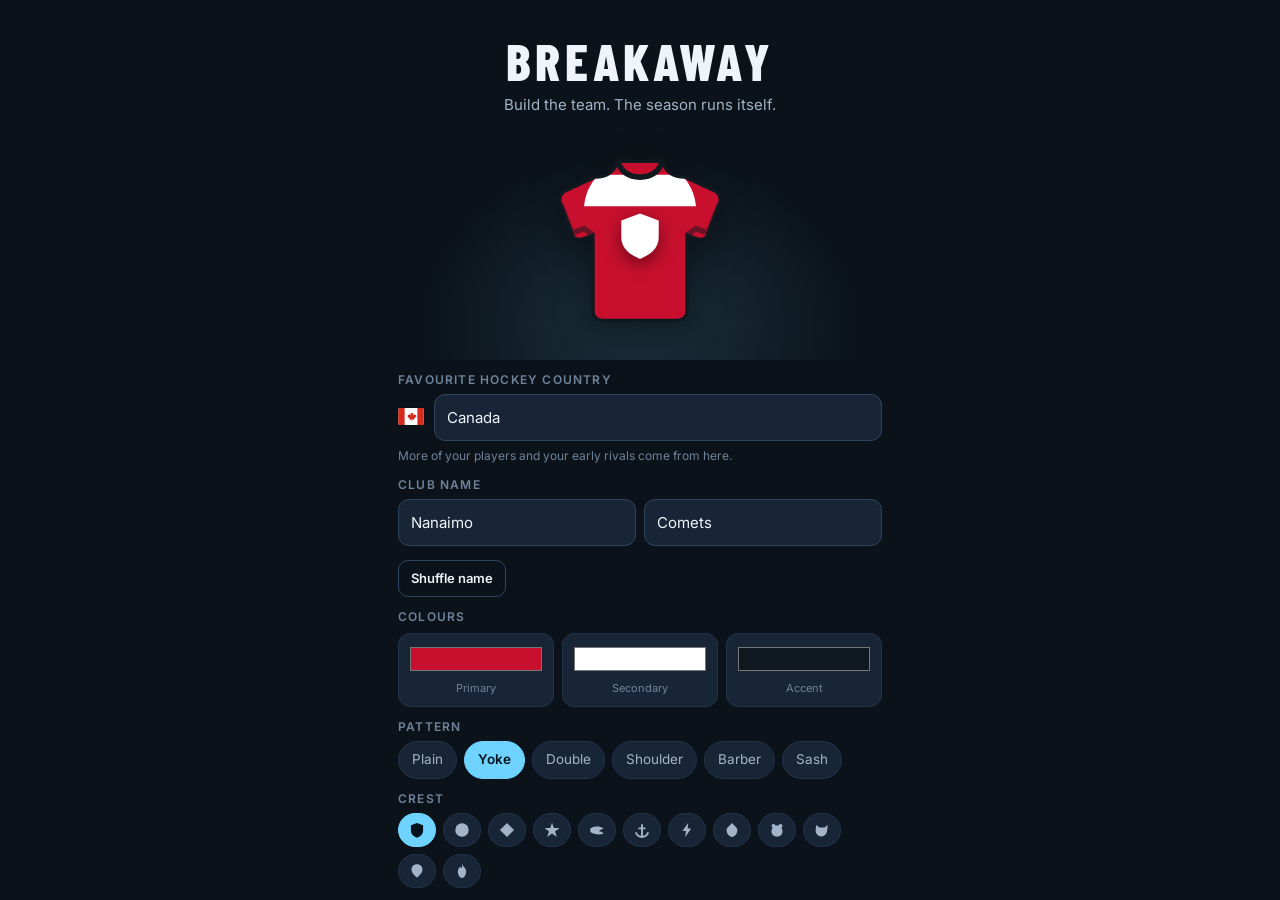
==== commit 4a1fd0ff: "Big hit/save pop-ups, save slots, legacy rework, type caps, phone layout fixes Co-Authored-By: Claud" ====
--- a/breakaway/index.html
+++ b/breakaway/index.html
@@ -21,6 +21,7 @@
   <div class="ob-wrap">
     <h1 class="ob-title">BREAKAWAY</h1>
     <p class="ob-sub">Build the team. The season runs itself.</p>
+    <div id="obSlots" class="ob-slots"></div>
 
     <div class="jersey-stage"><div id="jerseyPrev"></div></div>
 
@@ -83,7 +84,7 @@
 </section>
 
 <div id="toasts"></div>
-<div id="modal" class="hidden"><div class="sheet" id="sheet"></div></div>
+<div id="modal" class="hidden"><div class="sheet" id="sheet"></div><button id="sheetX" class="xbtn sheet-x hidden" data-act="close" aria-label="Close"></button></div>
 
 <script src="js/data.js"></script>
 <script src="js/art.js"></script>
--- a/breakaway/css/app.css
+++ b/breakaway/css/app.css
@@ -932,3 +932,76 @@
 .lockbtn{position:static;display:inline-flex;vertical-align:middle;padding:3px 8px;font-size:10px;gap:4px;margin-left:2px}
 #onboard{height:100%;overflow-y:auto;-webkit-overflow-scrolling:touch;box-sizing:border-box}
 #onboard.hidden{display:none}
+.picks.two{grid-template-columns:repeat(2,minmax(0,1fr))}
+.pick i{font-style:normal;font-size:11px;color:var(--dim);display:block;margin-top:3px}
+.phero-body{font-size:12px;color:var(--dim);margin-top:2px}
+.lg-chem .u-ovr{font:800 13px/1 var(--fd);color:var(--ink);background:var(--bg4);padding:3px 6px;border-radius:6px;margin-right:2px}
+.lg-chem{justify-content:flex-start;gap:6px}
+.lg-chem em{margin-left:auto}
+.pobanner{display:flex;align-items:center;gap:10px;width:calc(100% - 28px);margin:0 14px 6px;padding:9px 12px;border-radius:12px;background:linear-gradient(90deg,rgba(232,180,58,.22),rgba(232,180,58,.08));border:1px solid rgba(232,180,58,.5);color:var(--gold);text-align:left;animation:pbpulse 2.2s ease-in-out infinite}
+.pobanner span{flex:1;min-width:0;color:var(--ink);font-size:12.5px}
+.pobanner b{font:800 13px/1 var(--fd);text-transform:uppercase;letter-spacing:.06em}
+@keyframes pbpulse{50%{box-shadow:0 0 0 3px rgba(232,180,58,.18)}}
+.lg-chem{flex-wrap:wrap;row-gap:2px;min-width:0}.lg-chem .chem{white-space:nowrap}
+
+/* live game: cartoon BIG HIT / BIG SAVE pop-ups over the rink */
+.lv-rink{position:relative}
+.lv-pop{position:absolute;inset:0;pointer-events:none;display:flex;align-items:center;justify-content:center;overflow:hidden}
+.hlpop{display:flex;align-items:center;gap:2px;animation:popIn .32s cubic-bezier(.2,1.6,.4,1) both, popOut .25s ease-in 1.15s forwards}
+.hlpop.r{flex-direction:row-reverse}
+.pop-face{position:relative;z-index:2;border-radius:50%;background:#fff;padding:3px;box-shadow:0 0 0 3px #0b0f14,4px 4px 0 #0b0f14;line-height:0}
+.pop-face .pt{display:block}
+.pop-burst{position:relative;display:flex;flex-direction:column;align-items:center;justify-content:center;padding:16px 26px 18px;min-width:132px;
+  font-family:"Barlow Condensed",system-ui,sans-serif;text-align:center;transform:rotate(-6deg);
+  filter:drop-shadow(4px 4px 0 #0b0f14)}
+.hlpop.r .pop-burst{transform:rotate(6deg)}
+.pop-burst::before{content:"";position:absolute;inset:0;z-index:-1;background:#0b0f14;
+  clip-path:polygon(50% 0,59% 18%,78% 4%,76% 26%,100% 22%,86% 42%,100% 58%,80% 64%,90% 88%,66% 78%,56% 100%,46% 80%,26% 96%,26% 74%,2% 80%,14% 58%,0 40%,20% 34%,10% 10%,34% 20%)}
+.pop-burst::after{content:"";position:absolute;inset:4px;z-index:-1;background:radial-gradient(circle at 50% 45%,#fff6b0 0 22%,#ffd21f 23% 60%,#ff8a1f 61%);
+  clip-path:polygon(50% 0,59% 18%,78% 4%,76% 26%,100% 22%,86% 42%,100% 58%,80% 64%,90% 88%,66% 78%,56% 100%,46% 80%,26% 96%,26% 74%,2% 80%,14% 58%,0 40%,20% 34%,10% 10%,34% 20%)}
+.pop-save .pop-burst::after{background:radial-gradient(circle at 50% 45%,#e8fbff 0 22%,#6fe0ff 23% 60%,#2f8cff 61%)}
+.pop-burst b{font-size:25px;font-weight:800;font-style:italic;line-height:.95;letter-spacing:.01em;color:#fff;
+  -webkit-text-stroke:1.6px #0b0f14;paint-order:stroke fill;text-shadow:2px 2px 0 #c8102e}
+.pop-save .pop-burst b{text-shadow:2px 2px 0 #1f3fbf}
+.pop-burst i{font-style:normal;font-weight:800;font-size:12.5px;color:#0b0f14;text-transform:uppercase;letter-spacing:.04em;margin-top:1px}
+@keyframes popIn{0%{transform:scale(.2) rotate(-14deg);opacity:0}100%{transform:scale(1) rotate(0);opacity:1}}
+@keyframes popOut{to{transform:scale(1.25);opacity:0}}
+@media (prefers-reduced-motion:reduce){.hlpop{animation:none}}
+/* on-page alerts: gear to fit (Auto-equip button), promotion ready (player tile) */
+.btn.alert{position:relative}
+.btn.alert::after{content:"";position:absolute;top:-3px;right:-3px;width:10px;height:10px;border-radius:50%;background:var(--bad);box-shadow:0 0 0 2px var(--bg)}
+.gt-up{position:absolute;top:3px;right:3px;z-index:2;width:15px;height:15px;border-radius:50%;background:var(--bad);color:#fff;display:flex;align-items:center;justify-content:center;box-shadow:0 0 0 2px var(--bg1,#151b24)}
+.gt-up svg{width:9px;height:9px}
+/* save files */
+.svfs{display:flex;flex-direction:column;gap:8px;margin:4px 0 10px}
+.svf{display:flex;align-items:center;gap:10px;padding:10px;border-radius:12px;background:var(--bg3);border:1px solid var(--line);min-width:0}
+.svf.cur{border-color:var(--acc,#4da3ff);box-shadow:inset 0 0 0 1px var(--acc,#4da3ff)}
+.svf.empty{opacity:.85;border-style:dashed}
+.svf-n{flex:none;width:22px;height:22px;border-radius:50%;background:var(--bg2);display:flex;align-items:center;justify-content:center;font:700 12px var(--fb);color:var(--dim)}
+.svf-j{flex:none;line-height:0}
+.svf-t{flex:1;min-width:0;display:flex;flex-direction:column;gap:1px}
+.svf-t b{font-size:14px;white-space:nowrap;overflow:hidden;text-overflow:ellipsis}
+.svf-t i{font-style:normal;font-size:11.5px;color:var(--dim2)}
+.svf-t em{font-style:normal;font-size:11px;color:var(--dim)}
+.svf.cur .svf-t em{color:var(--good,#3fa65c);font-weight:700}
+.svf-b{flex:none;display:flex;flex-direction:column;gap:5px}
+.ob-slots{display:flex;flex-wrap:wrap;gap:6px;justify-content:center;align-items:center;margin:-4px 0 14px}
+.ob-slots:empty{display:none}
+.ob-slots span{width:100%;text-align:center;font-size:12px;color:var(--dim2)}
+.quick{grid-template-columns:repeat(4,1fr);gap:6px}
+.qbtn{flex-direction:column;gap:3px;padding:9px 4px;font-size:12px;text-align:center;line-height:1.15}
+/* sheets on phones: never taller than the visible screen, always a strip of backdrop to tap, a close button that stays put */
+#modal{padding-top:calc(env(safe-area-inset-top, 0px) + 36px)}
+.sheet{max-height:100%;overscroll-behavior:contain}
+.sheet-x{position:fixed;z-index:61;background:var(--bg3);box-shadow:0 4px 14px rgba(0,0,0,.45)}
+.phero{border-radius:22px 22px 0 0}
+/* phones: forwards on top, then the pair (or goalies) with its chemistry beside it, so nothing gets squeezed */
+@media (max-width:560px){
+  .lg-body{grid-template-columns:minmax(0,1fr);gap:8px}
+  .lg-body .lg-gap{width:100%;height:1px;margin:0}
+  .lg-col.dcol{display:grid;grid-template-columns:minmax(0,2fr) minmax(0,1fr);column-gap:10px;row-gap:5px;align-items:start}
+  .lg-col.dcol .lg-tiles{grid-column:1;grid-row:1 / span 2}
+  .lg-col.dcol .lg-chem{grid-column:2;grid-row:1;align-self:start}
+  .lg-col.dcol .lg-n{grid-column:2;grid-row:2;flex-direction:column;align-items:flex-start}
+  .lg-col.dcol .lg-chem em{margin-left:0}
+}
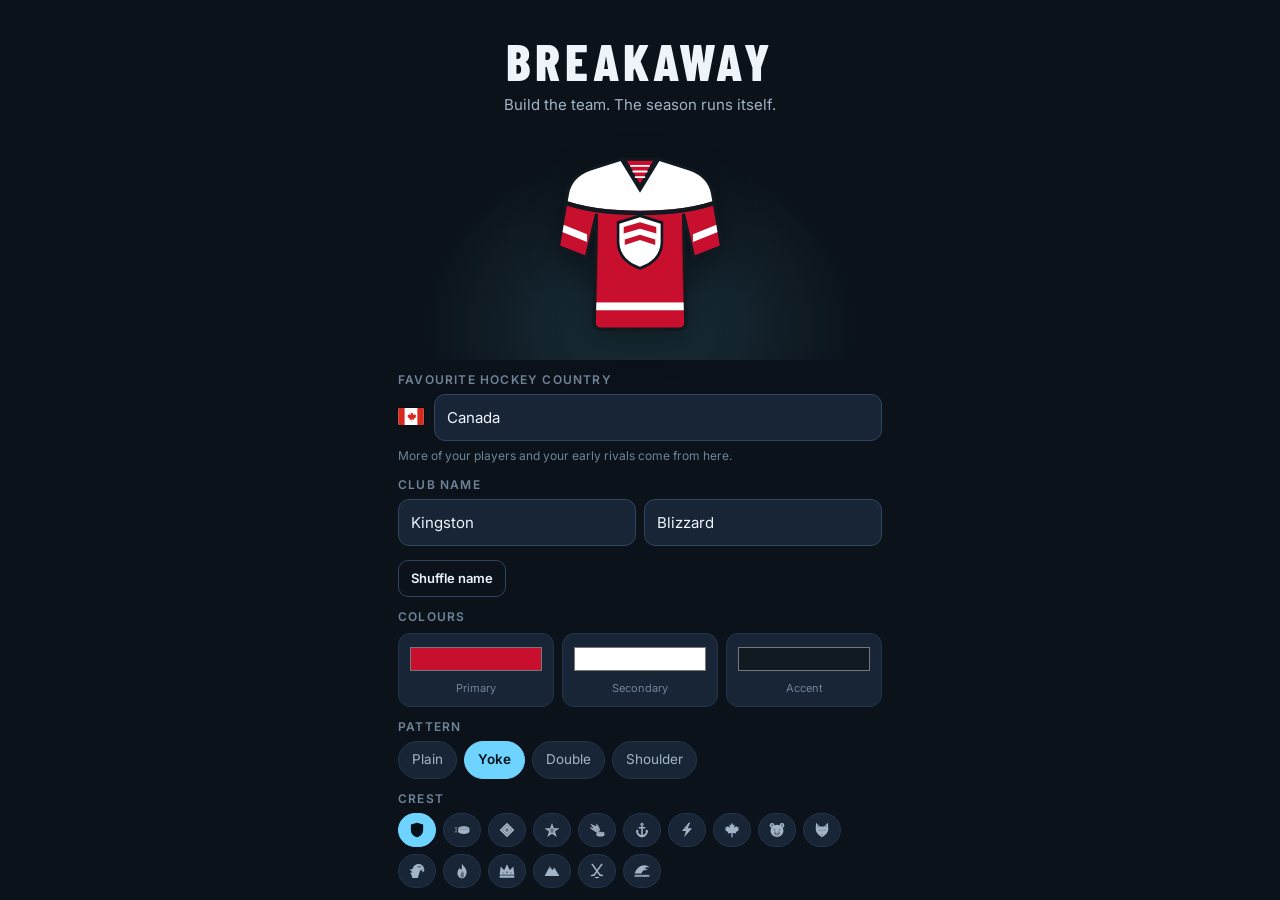
==== commit 4732d5ea: "Awards favour winning teams, header record, 1-token legends, bench upgrade arrows, save % and Overal" ====
--- a/breakaway/index.html
+++ b/breakaway/index.html
@@ -62,6 +62,7 @@
       <div>
         <div id="hdrTeam" class="hdr-team"></div>
         <div id="hdrDiv" class="hdr-div"></div>
+        <div id="hdrRec" class="hdr-rec"></div>
       </div>
     </div>
     <div class="hdr-r">
--- a/breakaway/css/app.css
+++ b/breakaway/css/app.css
@@ -371,7 +371,7 @@
 .stand tr.cut span{position:relative;background:var(--bg2);padding:0 8px;font-size:10px;letter-spacing:.1em;text-transform:uppercase;color:var(--bad)}
 .leaders{display:flex;flex-direction:column}
 .lead{display:flex;align-items:center;gap:10px;padding:8px 14px;border-top:1px solid var(--line);text-align:left}
-.leaders:first-child .lead:first-child{border-top:0}
+.leaders .lead:first-child{border-top:0}
 .lead-r{width:16px;color:var(--dim2);font:700 15px/1 var(--fd)}
 .lead-n{flex:1;min-width:0;display:flex;flex-direction:column}
 .lead-n b{font:700 16px/1.1 var(--fd);text-transform:uppercase;letter-spacing:.02em}
@@ -946,12 +946,12 @@
 
 /* live game: cartoon BIG HIT / BIG SAVE pop-ups over the rink */
 .lv-rink{position:relative}
-.lv-pop{position:absolute;inset:0;pointer-events:none;display:flex;align-items:center;justify-content:center;overflow:hidden}
-.hlpop{display:flex;align-items:center;gap:2px;animation:popIn .32s cubic-bezier(.2,1.6,.4,1) both, popOut .25s ease-in 1.15s forwards}
+.lv-pop{position:absolute;inset:0;pointer-events:none;overflow:hidden}
+.hlpop{position:absolute;left:0;top:0;display:flex;align-items:center;gap:2px;animation:popIn .32s cubic-bezier(.2,1.6,.4,1) both, popOut .25s ease-in 1.15s forwards}
 .hlpop.r{flex-direction:row-reverse}
 .pop-face{position:relative;z-index:2;border-radius:50%;background:#fff;padding:3px;box-shadow:0 0 0 3px #0b0f14,4px 4px 0 #0b0f14;line-height:0}
 .pop-face .pt{display:block}
-.pop-burst{position:relative;display:flex;flex-direction:column;align-items:center;justify-content:center;padding:16px 26px 18px;min-width:132px;
+.pop-burst{position:relative;display:flex;flex-direction:column;align-items:center;justify-content:center;padding:11px 18px 13px;min-width:104px;
   font-family:"Barlow Condensed",system-ui,sans-serif;text-align:center;transform:rotate(-6deg);
   filter:drop-shadow(4px 4px 0 #0b0f14)}
 .hlpop.r .pop-burst{transform:rotate(6deg)}
@@ -960,10 +960,10 @@
 .pop-burst::after{content:"";position:absolute;inset:4px;z-index:-1;background:radial-gradient(circle at 50% 45%,#fff6b0 0 22%,#ffd21f 23% 60%,#ff8a1f 61%);
   clip-path:polygon(50% 0,59% 18%,78% 4%,76% 26%,100% 22%,86% 42%,100% 58%,80% 64%,90% 88%,66% 78%,56% 100%,46% 80%,26% 96%,26% 74%,2% 80%,14% 58%,0 40%,20% 34%,10% 10%,34% 20%)}
 .pop-save .pop-burst::after{background:radial-gradient(circle at 50% 45%,#e8fbff 0 22%,#6fe0ff 23% 60%,#2f8cff 61%)}
-.pop-burst b{font-size:25px;font-weight:800;font-style:italic;line-height:.95;letter-spacing:.01em;color:#fff;
+.pop-burst b{font-size:19px;white-space:nowrap;font-weight:800;font-style:italic;line-height:.95;letter-spacing:.01em;color:#fff;
   -webkit-text-stroke:1.6px #0b0f14;paint-order:stroke fill;text-shadow:2px 2px 0 #c8102e}
 .pop-save .pop-burst b{text-shadow:2px 2px 0 #1f3fbf}
-.pop-burst i{font-style:normal;font-weight:800;font-size:12.5px;color:#0b0f14;text-transform:uppercase;letter-spacing:.04em;margin-top:1px}
+.pop-burst i{font-style:normal;font-weight:800;font-size:10.5px;white-space:nowrap;color:#0b0f14;text-transform:uppercase;letter-spacing:.04em;margin-top:1px}
 @keyframes popIn{0%{transform:scale(.2) rotate(-14deg);opacity:0}100%{transform:scale(1) rotate(0);opacity:1}}
 @keyframes popOut{to{transform:scale(1.25);opacity:0}}
 @media (prefers-reduced-motion:reduce){.hlpop{animation:none}}
@@ -995,13 +995,123 @@
 .sheet{max-height:100%;overscroll-behavior:contain}
 .sheet-x{position:fixed;z-index:61;background:var(--bg3);box-shadow:0 4px 14px rgba(0,0,0,.45)}
 .phero{border-radius:22px 22px 0 0}
-/* phones: forwards on top, then the pair (or goalies) with its chemistry beside it, so nothing gets squeezed */
+/* phones: each line is one compact row (3 forwards | 2 defense), chemistry details behind a toggle */
+.chemtg{display:none}
 @media (max-width:560px){
-  .lg-body{grid-template-columns:minmax(0,1fr);gap:8px}
-  .lg-body .lg-gap{width:100%;height:1px;margin:0}
-  .lg-col.dcol{display:grid;grid-template-columns:minmax(0,2fr) minmax(0,1fr);column-gap:10px;row-gap:5px;align-items:start}
-  .lg-col.dcol .lg-tiles{grid-column:1;grid-row:1 / span 2}
-  .lg-col.dcol .lg-chem{grid-column:2;grid-row:1;align-self:start}
-  .lg-col.dcol .lg-n{grid-column:2;grid-row:2;flex-direction:column;align-items:flex-start}
-  .lg-col.dcol .lg-chem em{margin-left:0}
+  .chemtg{display:inline-flex}
+  .lgrid{gap:6px}
+  .lg-row{padding:6px 5px 6px}
+  .lg-h{margin:0 2px 4px}
+  .lg-h b{font-size:13px}
+  .lg-body{grid-template-columns:minmax(0,3fr) 3px minmax(0,2fr);gap:3px}
+  .lg-col{gap:3px}
+  .lg-tiles{gap:3px}
+  .lg-chem{flex-wrap:nowrap;gap:4px;padding:0 1px}
+  .lg-chem .chem{font-size:0;white-space:nowrap}
+  .lg-chem .stars svg{width:8px;height:8px}
+  .lg-chem .u-ovr{font-size:12px;padding:2px 4px}
+  .lg-chem em{font-size:10px}
+  .lgrid:not(.notes) .lg-n{display:none}
+  .gt{padding:3px 1px 4px;gap:2px;border-radius:9px}
+  .gt .pt{width:36px;height:36px}
+  .gt .ovr{min-width:19px;height:16px;font-size:11px;right:-6px;bottom:-3px}
+  .gt-slot{font-size:8.5px}
+  .gt-n{font-size:10.5px;gap:2px}
+  .gt-n svg,.gt-n img{width:10px;height:auto}
+  .gt-m{flex-wrap:wrap;justify-content:center;gap:2px}
+  .gt-m .ttag{font-size:8px;padding:1px 3px}
+  .gt-m .gmini svg{width:9px;height:9px}
+  .gt-up{width:13px;height:13px;top:2px;right:2px}
+  .gt .lk{top:2px;left:2px}
 }
+.sec-btns{display:flex;gap:6px;align-items:center}
+@media (max-width:560px){.chemnote:not(.on){display:none}}
+.pop-goal .pop-burst::after{background:radial-gradient(circle at 50% 45%,#fff 0 22%,#ff5a5a 23% 60%,#c8102e 61%)}
+.pop-goal .pop-burst b{text-shadow:2px 2px 0 #0b0f14}
+.pop-goal .pop-burst i{color:#fff}
+.lg.pen{background:transparent;border:1px dashed var(--line2)}
+.lg.pen i{color:var(--warn)}
+.lv-pp{font:700 11px/1 var(--fb);letter-spacing:.06em;padding:3px 7px;border-radius:6px}
+.lv-pp:empty{display:none}
+.lv-pp.pp{background:var(--good);color:#06120a}
+.lv-pp.pk{background:var(--bad);color:#fff}
+/* callout text: always white with a heavy black outline, the name on a dark tag, so it reads on any burst colour */
+.pop-burst b,.pop-save .pop-burst b,.pop-goal .pop-burst b{color:#fff;-webkit-text-stroke:3.5px #0b0f14;paint-order:stroke fill;text-shadow:2px 2px 0 #0b0f14}
+.pop-burst i,.pop-goal .pop-burst i{color:#fff;background:#0b0f14;padding:2px 6px 1px;border-radius:4px;margin-top:3px}
+.al-fr{font:700 11px/1 var(--fb);letter-spacing:.1em;text-transform:uppercase;color:var(--dim2);margin:10px 2px 6px}
+.rec.al .btn{flex:none;white-space:nowrap}
+.rec.al .rec-l{min-width:0}
+/* fixed columns so the bar (and its cap marker) never changes width as prices change */
+.attr .attr-bar{flex:1;min-width:0}
+.attr .attr-v{flex:none;width:58px;white-space:nowrap}
+.attr .buy{flex:none;width:78px;padding-left:4px;padding-right:4px}
+#ckArena.holding{box-shadow:inset 0 0 0 3px var(--gold)}
+/* goal lamp on top of goal callouts, so a goal never looks like just a big hit */
+.lamp{position:absolute;left:50%;top:-17px;transform:translateX(-50%);width:26px;height:22px;z-index:3}
+.lamp::before{content:"";position:absolute;left:3px;right:3px;top:0;height:15px;border-radius:12px 12px 3px 3px;background:radial-gradient(circle at 50% 35%,#fff 0 12%,#ff3b3b 35%,#b00012 100%);
+  box-shadow:0 0 0 2px #0b0f14;animation:lampGlow .35s ease-in-out infinite alternate}
+.lamp::after{content:"";position:absolute;left:0;right:0;bottom:0;height:7px;border-radius:2px;background:#2b3440;box-shadow:0 0 0 2px #0b0f14}
+.lamp .glow{position:absolute;left:50%;top:-10px;width:70px;height:40px;transform:translateX(-50%);background:radial-gradient(ellipse at 50% 70%,rgba(255,60,60,.55),transparent 65%);animation:lampGlow .35s ease-in-out infinite alternate;pointer-events:none}
+@keyframes lampGlow{from{filter:brightness(.8);opacity:.75}to{filter:brightness(1.35);opacity:1}}
+.pop-goal .pop-burst{margin-top:12px}
+@media (prefers-reduced-motion:reduce){.lamp::before,.lamp .glow{animation:none}}
+/* player tile markers: gear (blue), train (green), tier up (gold) */
+.gt-mk{position:absolute;top:3px;right:3px;z-index:2;display:flex;flex-direction:column;gap:2px}
+.gt-mk .mk{width:15px;height:15px;border-radius:50%;display:flex;align-items:center;justify-content:center;color:#0b0f14;box-shadow:0 0 0 1.5px var(--bg3)}
+.gt-mk .mk svg{width:9px;height:9px}
+.gt-mk .mk.g{background:#5cc8ff}.gt-mk .mk.t{background:#4fd18b}.gt-mk .mk.r{background:#f2c230}
+@media (max-width:560px){.gt-mk{top:2px;right:2px;gap:1px}.gt-mk .mk{width:12px;height:12px}.gt-mk .mk svg{width:7px;height:7px}}
+.panel.tradein{display:flex;align-items:center;gap:12px}
+.panel.tradein div{flex:1;min-width:0;display:flex;flex-direction:column;gap:2px}
+.panel.tradein i{font-style:normal;font-size:12px;color:var(--dim2)}
+.tin-q{margin:12px 0 10px;padding:10px 12px;border-radius:10px;background:var(--bg3);font-size:13.5px}
+.tin-q b{color:var(--good)}
+.fa-rs{display:flex;align-items:center;gap:8px;flex-wrap:wrap;margin:8px 0 4px;font-size:12.5px;color:var(--dim)}
+.fa-rs span{flex:1;min-width:150px;display:flex;align-items:center;gap:6px}
+.mk-key{display:flex;flex-wrap:wrap;gap:12px;margin:2px 2px 8px;font-size:11.5px;color:var(--dim)}
+.mk-key span{display:inline-flex;align-items:center;gap:5px}
+.mk-key .mk{width:15px;height:15px;border-radius:50%;display:inline-flex;align-items:center;justify-content:center;color:#0b0f14}
+.mk-key .mk svg{width:9px;height:9px}
+.mk-key .mk.g{background:#5cc8ff}.mk-key .mk.t{background:#4fd18b}.mk-key .mk.r{background:#f2c230}
+/* standings: fit phone widths without a horizontal scrollbar showing above Team leaders */
+.scroll-x{scrollbar-width:none}
+.scroll-x::-webkit-scrollbar{display:none}
+@media (max-width:560px){.scroll-x table th,.scroll-x table td{padding-left:5px;padding-right:5px}}
+/* player card: season + career stats in one compact table */
+.pstats{width:100%;margin-top:12px;border-collapse:separate;border-spacing:0;background:var(--bg3);border-radius:12px;overflow:hidden;font-variant-numeric:tabular-nums}
+.pstats th{font:600 9.5px/1 var(--fb);letter-spacing:.07em;color:var(--dim2);text-transform:uppercase;padding:8px 4px 4px;text-align:center}
+.pstats td{font:700 15px/1 var(--fd);text-align:center;padding:5px 4px 7px}
+.pstats td:first-child,.pstats th:first-child{text-align:left;padding-left:10px;font:600 10.5px/1 var(--fb);letter-spacing:.05em;color:var(--dim);text-transform:uppercase;white-space:nowrap}
+.pstats tbody tr+tr td{border-top:1px solid var(--line)}
+.fa-why{display:flex;align-items:center;gap:4px;font-style:normal;font-size:11px;color:var(--good);margin-top:2px}
+/* draft board: five prospects */
+.board{display:flex;flex-direction:column;gap:8px}
+.bd-r{display:flex;align-items:center;gap:10px;padding:8px 10px;border-radius:12px;background:var(--bg3);border:1px solid var(--line)}
+.bd-f{flex:none;line-height:0}
+.bd-t{flex:1;min-width:0;display:flex;flex-direction:column;gap:2px}
+.bd-t b{font:700 14px/1.1 var(--fd);text-transform:uppercase;white-space:nowrap;overflow:hidden;text-overflow:ellipsis}
+.bd-t i{font-style:normal;font-size:11.5px;color:var(--dim)}
+.bd-tags{display:flex;gap:4px;flex-wrap:wrap;margin-top:2px}
+.tpill.unk{opacity:.6}
+.bd-o{flex:none;display:flex;flex-direction:column;align-items:center;min-width:44px}
+.bd-o b{font:800 18px/1 var(--fd)}
+.bd-o b.unk{color:var(--dim2)}
+.bd-o i{font-style:normal;font-size:9px;color:var(--dim2);text-transform:uppercase;letter-spacing:.08em}
+.ck-goal.wk{margin-top:6px}.ck-goal.wk .cg-bar i{background:var(--gold)}
+/* player tendencies */
+.tends{display:flex;flex-direction:column;gap:4px;margin-top:12px}
+.tend{display:grid;grid-template-columns:18px auto 1fr;align-items:baseline;gap:6px;font-size:13px;font-weight:600;padding:6px 10px;border-radius:9px;background:var(--bg3)}
+.tend b{font:800 14px/1 var(--fd);text-align:center}
+.tend i{font-style:normal;font-weight:400;font-size:11.5px;color:var(--dim2);min-width:0}
+.tend.up b{color:var(--good)}.tend.down b{color:var(--bad)}
+@media (max-width:420px){.tend{grid-template-columns:18px 1fr}.tend i{grid-column:2}}
+.fr-deal{display:grid;grid-template-columns:1fr 1fr;gap:8px;margin:10px 0}
+.fr-deal>div{display:flex;flex-direction:column;gap:3px;padding:10px;border-radius:10px;background:var(--bg3);font-size:12.5px}
+.fr-deal b{font:700 11px/1.2 var(--fb);letter-spacing:.06em;text-transform:uppercase;margin-bottom:2px}
+.fr-deal .up b{color:var(--good)}.fr-deal .down b{color:var(--bad)}
+@media (max-width:420px){.fr-deal{grid-template-columns:1fr}}
+.legbtns{display:flex;flex-wrap:wrap;align-items:center;gap:6px;margin-top:8px}
+.legtok{font-size:11.5px;color:var(--dim2)}
+.aw-warn{display:flex;gap:8px;align-items:flex-start;text-align:left;margin:8px 0;padding:10px 12px;border-radius:10px;background:rgba(224,64,64,.12);border:1px solid rgba(224,64,64,.4);font-size:12.5px}.aw-warn svg{color:var(--bad);flex:none;margin-top:1px}
+.hdr-rec{font-size:11.5px;color:var(--dim);margin-top:1px;white-space:nowrap}.hdr-rec b{color:var(--ink);font-weight:700}
+.gt-better{position:absolute;top:3px;left:3px;z-index:2;width:17px;height:17px;border-radius:50%;background:var(--good);color:#06120a;display:flex;align-items:center;justify-content:center;box-shadow:0 0 0 2px var(--bg3)}.gt-better svg{width:11px;height:11px}
